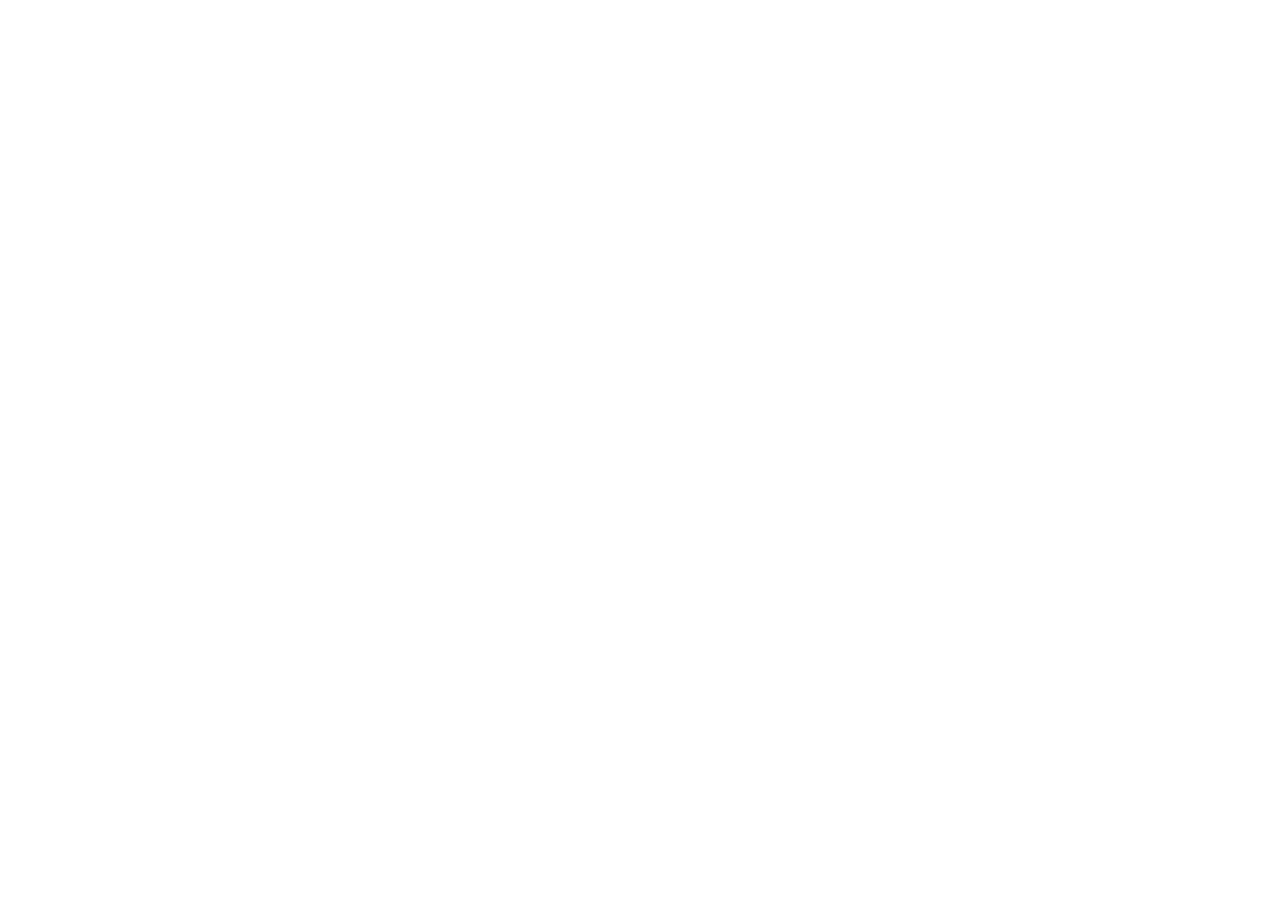
==== index.html @ 2ebdb0d0 "Integrate homepage FAQ/membership nav, fix blog links, and refine GEO guide. Co-authored-by: Cursor " ====
<!DOCTYPE html>
<html lang="en">
<head>
  <meta charset="UTF-8">
  <meta name="viewport" content="width=device-width, initial-scale=1.0">
  <meta name="description" content="Personalized Chronic Disease Prevention | Dr. Ali Zaidi, MD. Proactive, personalized, preventative care.">
  <title>Personalized Chronic Disease Prevention | Dr. Ali Zaidi, MD</title>

  <meta property="og:title" content="Personalized Chronic Disease Prevention | Dr. Ali Zaidi, MD">
  <meta property="og:description" content="Proactive, personalized, preventative care. Performance medicine to help you live your best life.">
  <meta property="og:type" content="website">
  <meta property="og:url" content="https://www.alizaidimd.com/">
  <meta property="og:image" content="https://static.wixstatic.com/media/4ccdaa_26b7503f29e64699b4822bdd56d0df6f~mv2.avif/v1/fill/w_1200,h_630,fp_0.48_0.41,lg_1,q_80,enc_avif,quality_auto/Ali%20headshot.avif">
  <meta name="twitter:card" content="summary_large_image">
  <meta name="twitter:title" content="Dr. Ali Zaidi, MD — Performance Medicine">
  <meta name="twitter:description" content="Proactive, personalized, preventative care.">

  <link rel="icon" href="https://static.wixstatic.com/media/4ccdaa_67f7a51a958548e288dbaf24dc10bf9b~mv2.png/v1/fill/w_32,h_32,al_c,q_85,usm_0.66_1.00_0.01,enc_avif,quality_auto/Active%20Senior.png" type="image/png">
  <link rel="preconnect" href="https://fonts.googleapis.com">
  <link rel="preconnect" href="https://fonts.gstatic.com" crossorigin>
  <link href="https://fonts.googleapis.com/css2?family=Inter:wght@400;500;600;700&display=swap" rel="stylesheet">
  <link rel="stylesheet" href="css/style.css">
  <script type="application/ld+json">
  {
    "@context": "https://schema.org",
    "@type": "Physician",
    "name": "Dr. Ali Ali Zaidi",
    "url": "https://www.alizaidimd.com",
    "email": "contact@alizaidimd.com",
    "image": "https://static.wixstatic.com/media/4ccdaa_26b7503f29e64699b4822bdd56d0df6f~mv2.avif/v1/fill/w_600,h_500,fp_0.48_0.41,lg_1,q_80,enc_avif,quality_auto/Ali%20headshot.avif",
    "description": "Proactive, personalized, preventative care."
  }
  </script>
  <script type="application/ld+json">
  {
    "@context": "https://schema.org",
    "@type": "FAQPage",
    "mainEntity": [
      {
        "@type": "Question",
        "name": "What is Performance Medicine?",
        "acceptedAnswer": { "@type": "Answer", "text": "Proactive, personalized, preventative care." }
      },
      {
        "@type": "Question",
        "name": "What does membership include?",
        "acceptedAnswer": {
          "@type": "Answer",
          "text": "Initial Complimentary Consultation (virtual), Initial 90 minute intake consultation (in person), Comprehensive lab work, DEXA scan, V02 max assessment, Customized plan focusing on 1 area to improve, Virtual check-ins every 1-2 weeks to track progress, and Repeat DEXA scan and V02 max assessment when appropriate."
        }
      },
      {
        "@type": "Question",
        "name": "What services do you offer?",
        "acceptedAnswer": {
          "@type": "Answer",
          "text": "Diagnostics (blood work, DEXA scan, VO2 max testing, continuous glucose monitoring), a personalized plan for nutrition, exercise, sleep, and supplements, and progress tracking with data-driven check-ins."
        }
      },
      {
        "@type": "Question",
        "name": "Who is Dr. Ali Zaidi?",
        "acceptedAnswer": {
          "@type": "Answer",
          "text": "A Stanford, UCSF, and Penn trained physician who has spent the past decade studying longevity and how lifestyle changes can improve health."
        }
      },
      {
        "@type": "Question",
        "name": "What makes this practice different?",
        "acceptedAnswer": {
          "@type": "Answer",
          "text": "Personalized, prevention-focused care designed for long-term health — not just symptom relief. Care is data-driven, one-on-one with Dr. Zaidi, and takes a whole-body approach."
        }
      },
      {
        "@type": "Question",
        "name": "How do I book a consult?",
        "acceptedAnswer": { "@type": "Answer", "text": "Fill out the Book a Consult form on the homepage." }
      }
    ]
  }
  </script>
</head>
<body>

  <a href="#main-content" class="skip-link">Skip to Main Content</a>

  <div id="geo-spot-head-meta" class="geo-spot-chip" aria-hidden="true">Page head metadata (JSON-LD, meta tags) · view source</div>

  <header id="site-header">
    <div class="container nav-wrapper">
      <a href="#hero" class="logo">Ali Zaidi, MD</a>
      <button class="nav-toggle" aria-label="Toggle navigation menu" aria-expanded="false">
        <span></span><span></span><span></span>
      </button>
      <nav class="main-nav" aria-label="Main navigation">
        <ul class="nav-links">
          <li><a href="#hero" class="active">Home</a></li>
          <li><a href="#about">About</a></li>
          <li><a href="#services">Services</a></li>
          <li><a href="#why-choose">Why Choose Us</a></li>
          <li><a href="blog.html">Blog</a></li>
          <li><a href="#membership">Membership</a></li>
          <li><a href="#faq">FAQ</a></li>
        </ul>
        <a href="#consult-form" class="btn btn-pill nav-mobile-cta">Book a Consult</a>
      </nav>
      <a href="#consult-form" class="btn btn-pill header-cta">Book a Consult</a>
    </div>
  </header>

  <main id="main-content">

    <!-- Performance Medicine -->
    <section id="hero">
      <div class="hero-stripes"></div>
      <div class="container hero-inner">
        <h1 class="hero-title">Performance Medicine</h1>
        <p class="hero-subtitle">Proactive, personalized, preventative care.</p>
        <div class="guide-card">
          <h3 class="guide-card-title">Beyond Normal: The Longevity Biomarker Guide</h3>
          <p class="guide-card-text">Discover the biomarkers your annual physical misses — and what optimal health really looks like.</p>
          <a href="#biomarker-guide" class="btn btn-pill">Get Instant Access</a>
        </div>
      </div>
    </section>

    <!-- About -->
    <section id="about" class="section">
      <div class="container about-grid">
        <div class="about-image">
          <img
            src="https://static.wixstatic.com/media/4ccdaa_26b7503f29e64699b4822bdd56d0df6f~mv2.avif/v1/fill/w_600,h_500,fp_0.48_0.41,lg_1,q_80,enc_avif,quality_auto/Ali%20headshot.avif"
            srcset="https://static.wixstatic.com/media/4ccdaa_26b7503f29e64699b4822bdd56d0df6f~mv2.avif/v1/fill/w_400,h_333,fp_0.48_0.41,lg_1,q_80,enc_avif,quality_auto/Ali%20headshot.avif 400w,
                    https://static.wixstatic.com/media/4ccdaa_26b7503f29e64699b4822bdd56d0df6f~mv2.avif/v1/fill/w_600,h_500,fp_0.48_0.41,lg_1,q_80,enc_avif,quality_auto/Ali%20headshot.avif 600w"
            sizes="(max-width: 768px) 100vw, 480px"
            alt="Dr. Ali Zaidi"
            loading="lazy"
          >
        </div>
        <div class="about-text">
          <h2>Using Science To <span class="text-accent">Improve HealthSpan</span></h2>
          <p>I am passionate about using science and evidence to prevent chronic disease and help you live your best life.</p>
          <p>For me, optimizing health is not only a passion, it is personal. As a South Asian, I am at increased risk for diabetes, heart disease, and stroke which all run in my family. I took care of my father who suffered from dementia and saw the impact on him and my family. I am doing what I can to prevent these chronic diseases in myself and I want to share my learnings with you.</p>
          <p>I am a Stanford, UCSF, and Penn trained physician. For the past decade, I have been studying longevity and how we can use lifestyle changes to improve our health. Now, I want to help you thrive.</p>
        </div>
      </div>
    </section>

    <!-- Services -->
    <section id="services" class="section">
      <div class="services-bg"></div>
      <div class="container services-inner">
        <h2 class="services-heading">Our Services</h2>
        <div class="services-grid">
          <div class="service-col">
            <h4>Diagnostics</h4>
            <p class="service-intro">We start with advanced testing to uncover what&rsquo;s beneath the surface:</p>
            <ul>
              <li>Comprehensive blood work</li>
              <li>DEXA body composition scan</li>
              <li>VO₂ max and metabolic fitness testing</li>
              <li>Continuous glucose monitoring</li>
            </ul>
          </div>
          <div class="service-col">
            <h4>Personalized Plan</h4>
            <p class="service-intro">Dr. Zaidi becomes your health partner and coach, helping you optimize:</p>
            <ul>
              <li>Nutrition</li>
              <li>Exercise &amp; movement</li>
              <li>Sleep quality</li>
              <li>Supplements &amp; medications</li>
            </ul>
          </div>
          <div class="service-col">
            <h4>Progress Tracking</h4>
            <p class="service-intro">We don&rsquo;t guess — we track.</p>
            <ul>
              <li>Data-driven check-ins</li>
              <li>Plan adjustments based on results</li>
              <li>Continuous feedback to stay on course</li>
            </ul>
          </div>
        </div>
      </div>
    </section>

    <!-- Outsmart Chronic Disease -->
    <section id="chronic-callout">
      <div class="chronic-grid">
        <div class="chronic-content">
          <h2>Outsmart Chronic Disease</h2>
          <p>Every year, millions face conditions like diabetes, heart disease, and dementia. We help you to reduce your risk of those conditions — with data, diagnostics, and personalized care.</p>
          <button type="button" class="btn btn-pill" data-scroll-to="#consult-form">Book A Complimentary Consult</button>
        </div>
        <div class="chronic-image">
          <img src="https://static.wixstatic.com/media/11062b_f595ba11e22343a6bf46c7e335f07fa8~mv2.jpeg/v1/fill/w_960,h_700,al_c,q_85,usm_0.66_1.00_0.01,enc_avif,quality_auto/Healthy%20Salad.jpeg" alt="Healthy nutritious meal" loading="lazy">
        </div>
      </div>
    </section>

    <!-- Membership -->
    <section id="membership" class="section">
      <div class="container">
        <h2 class="membership-heading">What to Expect With Our <span class="text-accent">Membership</span></h2>
        <div class="membership-grid">
          <div class="membership-image">
            <img src="https://static.wixstatic.com/media/11062b_32b2d4a0ad2e4293bbcf17bb9d2c366c~mv2.jpg/v1/fill/w_600,h_800,al_c,q_80,usm_0.66_1.00_0.01,enc_avif,quality_auto/Filling%20Out%20a%20Medical%20Form.jpg" alt="Patient filling out medical form" loading="lazy">
          </div>
          <div class="membership-items" id="membership-carousel">
            <div class="membership-item">Initial Complimentary Consultation (virtual)</div>
            <div class="membership-item">Initial 90 minute intake consultation (in person)</div>
            <div class="membership-item">Comprehensive lab work</div>
            <div class="membership-item">DEXA scan</div>
            <div class="membership-item">V02 max assessment</div>
            <div class="membership-item">Customized plan focusing on 1 area to improve</div>
            <div class="membership-item">Virtual check-ins every 1-2 weeks to track progress</div>
            <div class="membership-item">Repeat DEXA scan and V02 max assessment when appropriate</div>
          </div>
        </div>
        <div class="membership-dots" aria-hidden="true"></div>
      </div>
    </section>

    <!-- Why Choose -->
    <section id="why-choose" class="section">
      <div class="container">
        <div class="why-header">
          <h2>Why Choose Dr. Zaidi</h2>
          <p>Personalized, prevention-focused care designed for long-term health — not just symptom relief.</p>
        </div>
        <div class="why-grid">
          <div class="why-image">
            <img src="https://static.wixstatic.com/media/ef9ce3e48be340a4b91f0c3e1644aa5b.jpg/v1/fill/w_600,h_700,al_c,q_80,usm_0.66_1.00_0.01,enc_avif,quality_auto/Data%20on%20a%20Touch%20Pad.jpg" alt="Healthcare data on tablet" loading="lazy">
          </div>
          <div class="why-features">
            <div class="why-card">
              <div class="why-icon" aria-hidden="true">
                <img src="assets/icons/chart.svg" alt="">
              </div>
              <div>
                <h4>Data-Driven Insights</h4>
                <p>From advanced blood work to continuous glucose monitoring, we use real data to shape your care.</p>
              </div>
            </div>
            <div class="why-card">
              <div class="why-icon" aria-hidden="true">
                <img src="assets/icons/physician.svg" alt="">
              </div>
              <div>
                <h4>One-on-One Physician Access</h4>
                <p>You won&rsquo;t be rushed. You&rsquo;ll work directly with Dr. Zaidi in a high-touch, personalized setting.</p>
              </div>
            </div>
            <div class="why-card">
              <div class="why-icon" aria-hidden="true">
                <img src="assets/icons/wellness.svg" alt="">
              </div>
              <div>
                <h4>Whole-Body Approach</h4>
                <p>We combine clinical expertise with nutrition, movement, sleep, and lifestyle strategies that support total well-being.</p>
              </div>
            </div>
          </div>
        </div>
      </div>
    </section>

    <!-- Blog -->
    <section id="blog" class="section">
      <div class="container">
        <div class="blog-header">
          <h2>Health Guidance &amp; Wellness Insights</h2>
          <div class="blog-header-right">
            <p>Stay informed with expert-backed articles on chronic disease prevention, longevity, and lifestyle medicine. Learn how small changes can lead to lasting health.</p>
            <a href="blog.html" class="btn btn-pill">Read More</a>
          </div>
        </div>
        <div class="blog-grid" id="blog-grid-preview"></div>
      </div>
    </section>

    <!-- FAQ -->
    <section id="faq" class="section section-off-white">
      <div class="container">
        <div class="why-header">
          <h2>Frequently Asked Questions</h2>
          <p>Short answers from information already on this site.</p>
        </div>
        <div class="faq-accordion" id="faq-list">
          <details class="faq-item">
            <summary class="faq-question">What is Performance Medicine?</summary>
            <div class="faq-answer">
              <p>Proactive, personalized, preventative care.</p>
            </div>
          </details>
          <details class="faq-item">
            <summary class="faq-question">What does membership include?</summary>
            <div class="faq-answer">
              <p>See the <a href="#membership">Membership</a> section above for the full list.</p>
            </div>
          </details>
          <details class="faq-item">
            <summary class="faq-question">What services do you offer?</summary>
            <div class="faq-answer">
              <p>See <a href="#services">Services</a> for diagnostics, personalized planning, and progress tracking.</p>
            </div>
          </details>
          <details class="faq-item">
            <summary class="faq-question">Who is Dr. Ali Zaidi?</summary>
            <div class="faq-answer">
              <p>A Stanford, UCSF, and Penn trained physician who has spent the past decade studying longevity and how lifestyle changes can improve health.</p>
            </div>
          </details>
          <details class="faq-item">
            <summary class="faq-question">What makes this practice different?</summary>
            <div class="faq-answer">
              <p>Personalized, prevention-focused care designed for long-term health — not just symptom relief. Care is data-driven, one-on-one with Dr. Zaidi, and takes a whole-body approach.</p>
            </div>
          </details>
          <details class="faq-item">
            <summary class="faq-question">How do I book a consult?</summary>
            <div class="faq-answer">
              <p>Fill out the <a href="#consult-form">Book a Consult</a> form below.</p>
            </div>
          </details>
        </div>
      </div>
    </section>

    <!-- Biomarker Guide -->
    <section id="biomarker-guide" class="section">
      <div class="container guide-grid">
        <div class="guide-copy">
          <h2>Know Your Numbers.</h2>
          <p>The biomarkers your annual physical might miss</p>
          <p>Get my free guide for my top 11 longevity biomarkers</p>
          <ul class="guide-benefits">
            <li>Key metabolic markers to request from your doctor</li>
            <li>Cardiovascular risk indicators beyond LDL</li>
            <li>Body composition &amp; fitness benchmarks by age</li>
            <li>Inflammation &amp; hormonal health markers</li>
            <li>What optimal ranges look like — not just &ldquo;normal&rdquo;</li>
          </ul>
        </div>
        <div class="guide-form-panel">
          <h2>Get your Longevity Biomarkers Guide</h2>
          <p class="guide-form-sub">Enter your email and we&rsquo;ll send you the full PDF.</p>
          <form id="guide-form" novalidate>
            <input type="text" id="guide-name" name="name" placeholder="Name" required aria-label="Name">
            <input type="email" id="guide-email" name="email" placeholder="Email Address" required aria-label="Email Address">
            <input type="hidden" name="_subject" value="Longevity Biomarker Guide Request">
            <input type="hidden" name="_template" value="table">
            <button type="submit" class="btn btn-pill btn-full">Get Instant Access</button>
            <p class="form-message" role="status" aria-live="polite"></p>
          </form>
        </div>
      </div>
    </section>

    <!-- Consult Form -->
    <section id="consult-form">
      <div class="consult-grid">
        <div class="consult-panel">
          <h2>Book a Consult</h2>
          <form id="consult-form-el" novalidate>
            <div class="form-row">
              <div class="form-group">
                <label for="first-name" class="label-required">First name</label>
                <input type="text" id="first-name" name="firstName" placeholder="First name" required>
              </div>
              <div class="form-group">
                <label for="last-name" class="label-required">Last name</label>
                <input type="text" id="last-name" name="lastName" placeholder="Last name" required>
              </div>
            </div>
            <div class="form-row">
              <div class="form-group">
                <label for="consult-email" class="label-required">Email</label>
                <input type="email" id="consult-email" name="email" placeholder="Email" required>
              </div>
              <div class="form-group">
                <label for="phone" class="label-required">Phone</label>
                <input type="tel" id="phone" name="phone" placeholder="Phone" required>
              </div>
            </div>
            <div class="form-group">
              <label for="city" class="label-required">City</label>
              <input type="text" id="city" name="city" placeholder="City" required>
            </div>
            <div class="form-group">
              <label for="state">State</label>
              <input type="text" id="state" name="state" placeholder="State">
            </div>
            <div class="form-group">
              <label for="linkedin">Linkedin Profile</label>
              <input type="url" id="linkedin" name="linkedin" placeholder="Linkedin Profile">
            </div>
            <div class="form-group">
              <label for="comments" class="label-required">Tell me more about your interest</label>
              <textarea id="comments" name="comments" rows="4" placeholder="Tell me more about your interest" required></textarea>
            </div>
            <input type="hidden" name="_subject" value="Consult Request">
            <input type="hidden" name="_template" value="table">
            <button type="submit" class="btn btn-pill btn-full">Submit</button>
            <p class="form-message" role="status" aria-live="polite"></p>
          </form>
        </div>
        <div class="consult-image">
          <img src="https://static.wixstatic.com/media/a5b6e8edfb63432792f48f95895df268.jpg/v1/fill/w_800,h_1000,al_c,q_80,usm_0.66_1.00_0.01,enc_avif,quality_auto/Blood%20sample%20testing%20equipment.jpg" alt="Blood sample testing in laboratory" loading="lazy">
        </div>
      </div>
    </section>

  </main>

  <!-- Footer -->
  <footer id="site-footer">
    <div class="container footer-grid">
      <div class="footer-brand">
        <a href="#hero" class="footer-logo">Ali Zaidi, MD</a>
        <p>At the heart of Dr. Ali Zaidi&rsquo;s practice is a commitment to proactive, personalized care that empowers individuals to live longer, healthier, and more fulfilling lives. Whether you&rsquo;re looking to optimize performance, prevent chronic disease, or simply feel your best—our mission is to support your goals every step of the way.</p>
        <a href="#consult-form" class="btn btn-pill">Book a Consult</a>
      </div>
      <div class="footer-links-col">
        <h3>Quick Links</h3>
        <ul>
          <li><a href="#hero">Home</a></li>
          <li><a href="#about">About</a></li>
          <li><a href="#services">Services</a></li>
          <li><a href="#why-choose">Why Choose Us</a></li>
          <li><a href="blog.html">Blog</a></li>
          <li><a href="#membership">Membership</a></li>
          <li><a href="#faq">FAQ</a></li>
        </ul>
      </div>
      <div class="footer-credit">
        <p>&copy; 2025 by Ali Zaidi, MD. Created by <a href="https://mjcagency.com" target="_blank" rel="noopener">MJC Agency.</a></p>
      </div>
    </div>
  </footer>


  <script src="js/config.js"></script>
  <script src="js/blog-data.js"></script>
  <script src="js/blog.js"></script>
  <script src="js/main.js"></script>
  <script src="js/geo-guide.js"></script>
</body>
</html>
---- css/style.css ----
/* Ali Zaidi MD – matched to alizaidimd.com */

:root {
  --brand: #5a827e;
  --brand-dark: #4a6f6b;
  --btn: #84ae92;
  --btn-hover: #75a082;
  --text: #1f2937;
  --text-muted: #4b5563;
  --white: #ffffff;
  --off-white: #f9fafb;
  --light-gray: #f3f4f6;
  --services-overlay: rgba(30, 42, 54, 0.78);
  --radius-card: 18px;
  --radius-pill: 55px;
  --header-h: 118px;
  --font: 'Inter', -apple-system, BlinkMacSystemFont, 'Segoe UI', sans-serif;
  --transition: 0.25s ease;
}

*, *::before, *::after { box-sizing: border-box; margin: 0; padding: 0; }

html {
  scroll-behavior: smooth;
  scroll-padding-top: var(--header-h);
}

body {
  font-family: var(--font);
  font-size: 16px;
  line-height: 1.6;
  color: var(--text);
  background: var(--white);
  -webkit-font-smoothing: antialiased;
}

body.nav-open { overflow: hidden; }

img { max-width: 100%; height: auto; display: block; }
a { color: inherit; text-decoration: none; }
ul { list-style: none; }

h1, h2, h3, h4 {
  font-family: var(--font);
  font-weight: 700;
  color: var(--text);
  line-height: 1.2;
}

.container {
  width: 100%;
  max-width: 1200px;
  margin: 0 auto;
  padding: 0 32px;
}

.section { padding: 72px 0; }
.text-accent { color: var(--brand); }

/* Skip link */
.skip-link {
  position: absolute;
  top: -100px;
  left: 16px;
  z-index: 9999;
  padding: 10px 18px;
  background: var(--brand);
  color: var(--white);
  font-weight: 600;
  border-radius: 6px;
}

.skip-link:focus,
.skip-link.geo-guide-highlight {
  top: 16px;
}

/* Buttons */
.btn {
  display: inline-block;
  font-family: var(--font);
  font-size: 15px;
  font-weight: 600;
  text-align: center;
  border: none;
  cursor: pointer;
  transition: background var(--transition), transform var(--transition);
}

.btn-pill {
  padding: 10px 28px;
  background: var(--btn);
  color: #000;
  border-radius: var(--radius-pill);
}

.btn-pill:hover,
.btn-pill:focus {
  background: var(--btn-hover);
  transform: translateY(-1px);
}

.btn-full { width: 100%; padding-top: 12px; padding-bottom: 12px; }

.label-required::after {
  content: ' *';
  color: rgba(255, 255, 255, 0.85);
}

/* ========== HEADER ========== */
#site-header {
  position: sticky;
  top: 0;
  z-index: 1000;
  background: var(--brand);
  height: var(--header-h);
}

.nav-wrapper {
  display: flex;
  align-items: center;
  justify-content: space-between;
  height: var(--header-h);
  gap: 20px;
}

.logo {
  font-size: 18px;
  font-weight: 700;
  color: var(--white);
  white-space: nowrap;
}

.main-nav {
  flex: 1;
  display: flex;
  justify-content: center;
  align-items: center;
}

.nav-links {
  display: flex;
  gap: 28px;
}

.nav-links a {
  color: var(--white);
  font-size: 15px;
  font-weight: 500;
  padding-bottom: 4px;
  border-bottom: 2px solid transparent;
  transition: border-color var(--transition);
}

.nav-links a:hover,
.nav-links a.active {
  border-bottom-color: var(--white);
}

.nav-mobile-cta { display: none; }

.nav-toggle {
  display: none;
  flex-direction: column;
  gap: 5px;
  background: none;
  border: none;
  cursor: pointer;
  padding: 4px;
  z-index: 1002;
}

.nav-toggle span {
  display: block;
  width: 24px;
  height: 2px;
  background: var(--white);
  transition: transform var(--transition), opacity var(--transition);
}

.nav-toggle.active span:nth-child(1) { transform: translateY(7px) rotate(45deg); }
.nav-toggle.active span:nth-child(2) { opacity: 0; }
.nav-toggle.active span:nth-child(3) { transform: translateY(-7px) rotate(-45deg); }

/* ========== HERO SLIDESHOW ========== */
.hero-slideshow {
  position: relative;
  min-height: 520px;
  display: flex;
  align-items: center;
  justify-content: center;
  overflow: hidden;
}

.hero-slideshow-img {
  position: absolute;
  inset: 0;
  width: 100%;
  height: 100%;
  object-fit: cover;
}

.hero-slideshow-overlay {
  position: absolute;
  inset: 0;
  background: rgba(0, 0, 0, 0.35);
}

.hero-slideshow-content {
  position: relative;
  z-index: 1;
  text-align: center;
  color: var(--white);
  padding: 80px 32px;
}

.hero-slideshow-content h1 {
  font-size: clamp(42px, 7vw, 75px);
  color: var(--white);
  margin-bottom: 16px;
  letter-spacing: -0.02em;
}

.hero-slideshow-tagline {
  font-size: clamp(16px, 2.5vw, 22px);
  font-weight: 700;
  color: var(--white);
}

/* ========== TESTIMONIAL ========== */
.testimonial-section {
  background: var(--off-white);
  padding: 40px 0;
  text-align: center;
}

.testimonial-slide p {
  font-size: 18px;
  font-style: italic;
  color: var(--text-muted);
  max-width: 640px;
  margin: 0 auto 12px;
  line-height: 1.7;
}

.testimonial-slide cite {
  font-style: normal;
  font-weight: 600;
  font-size: 15px;
  color: var(--text);
}

/* ========== PERFORMANCE MEDICINE HERO ========== */
#hero {
  position: relative;
  padding: 80px 0 100px;
  overflow: hidden;
  background: #e4e4e4;
}

.hero-stripes {
  position: absolute;
  inset: 0;
  background:
    linear-gradient(128deg, transparent 22%, rgba(255,255,255,0.92) 22%, rgba(255,255,255,0.92) 38%, transparent 38%),
    linear-gradient(128deg, transparent 48%, rgba(255,255,255,0.7) 48%, rgba(255,255,255,0.7) 62%, transparent 62%),
    linear-gradient(128deg, transparent 8%, rgba(255,255,255,0.55) 8%, rgba(255,255,255,0.55) 18%, transparent 18%),
    linear-gradient(165deg, #e8e8e8 0%, #f6f6f6 45%, #eaeaea 100%);
  pointer-events: none;
}

.hero-inner {
  position: relative;
  text-align: center;
  max-width: 720px;
}

.hero-title {
  font-size: clamp(48px, 8vw, 90px);
  font-weight: 700;
  color: var(--text);
  margin-bottom: 12px;
  letter-spacing: -0.02em;
}

.hero-subtitle {
  font-size: clamp(16px, 2.5vw, 22px);
  font-weight: 700;
  color: var(--text);
  margin-bottom: 48px;
}

.guide-card {
  background: var(--brand);
  border-radius: 31px;
  padding: 48px 56px;
  text-align: center;
  color: var(--white);
}

.guide-card-title {
  font-size: clamp(20px, 3vw, 28px);
  font-weight: 700;
  color: var(--white);
  margin-bottom: 16px;
}

.guide-card-text {
  font-size: 17px;
  line-height: 1.65;
  margin-bottom: 28px;
  color: rgba(255,255,255,0.95);
}

/* ========== ABOUT ========== */
#about { background: var(--white); }

.about-grid {
  display: grid;
  grid-template-columns: 1fr 1.15fr;
  gap: 56px;
  align-items: center;
}

.about-image img {
  width: 100%;
  border-radius: var(--radius-card);
  object-fit: cover;
}

.about-text h2 {
  font-size: clamp(28px, 4vw, 42px);
  margin-bottom: 24px;
  line-height: 1.25;
}

.about-text p {
  font-size: 16px;
  color: var(--text-muted);
  margin-bottom: 16px;
  line-height: 1.75;
}

.about-credentials {
  font-size: 14px;
  font-weight: 500;
  color: var(--text-muted);
  margin-bottom: 16px !important;
}

.service-col .term-note {
  display: block;
  font-size: 13px;
  color: rgba(255,255,255,0.65);
  font-weight: 400;
  margin-top: 2px;
}

.membership-note {
  text-align: center;
  margin-top: 32px;
  font-size: 15px;
  color: var(--text-muted);
}

.membership-note a {
  color: var(--brand);
  text-decoration: underline;
}

.consult-intro {
  font-size: 15px;
  line-height: 1.65;
  color: rgba(255,255,255,0.9);
  margin-bottom: 24px;
  max-width: 420px;
}

.blog-page-subheading {
  font-size: clamp(24px, 3vw, 32px);
  margin-bottom: 32px;
}

.blog-grid-all {
  grid-template-columns: repeat(3, 1fr);
}

.post-article h1 {
  font-size: clamp(28px, 4vw, 40px);
  margin-bottom: 24px;
  line-height: 1.25;
}

.post-meta {
  font-size: 14px;
  color: var(--text-muted);
  margin-bottom: 12px;
}

.post-hero-image {
  margin-bottom: 32px;
  border-radius: var(--radius-card);
  overflow: hidden;
}

.post-hero-image img {
  width: 100%;
  max-height: 480px;
  object-fit: cover;
}

.post-body p {
  font-size: 17px;
  line-height: 1.8;
  color: var(--text-muted);
  margin-bottom: 20px;
}

.post-canonical {
  margin-top: 32px;
  padding-top: 24px;
  border-top: 1px solid #e5e7eb;
  font-size: 14px !important;
}

.post-canonical a {
  color: var(--brand);
  text-decoration: underline;
}

.post-back {
  margin-top: 40px;
}

.post-back a {
  color: var(--brand);
  font-weight: 600;
  text-decoration: underline;
}

.best-fit-lead {
  font-size: 18px;
  line-height: 1.7;
  color: var(--text-muted);
  margin-bottom: 32px;
  padding-bottom: 32px;
  border-bottom: 1px solid #e5e7eb;
}

/* ========== SERVICES ========== */
#services {
  position: relative;
  padding: 72px 0;
  color: var(--white);
}

.services-bg {
  position: absolute;
  inset: 0;
}

.services-bg::before {
  content: '';
  position: absolute;
  inset: 0;
  background: url('https://static.wixstatic.com/media/11062b_70e1c9939f43477fb75003831339d570~mv2.jpeg/v1/fill/w_1920,h_700,al_c,q_90,usm_0.66_1.00_0.01,enc_avif,quality_auto/11062b_70e1c9939f43477fb75003831339d570~mv2.jpeg') center/cover no-repeat;
  filter: saturate(0.85) brightness(0.92);
}

.services-bg::after {
  content: '';
  position: absolute;
  inset: 0;
  background: var(--services-overlay);
}

.services-inner { position: relative; z-index: 1; }

.services-heading {
  text-align: center;
  font-size: clamp(28px, 4vw, 42px);
  color: var(--white);
  margin-bottom: 48px;
}

.services-grid {
  display: grid;
  grid-template-columns: repeat(3, 1fr);
  gap: 0;
}

.service-col { padding: 0 32px; }

.service-col:not(:first-child) {
  border-left: 1px solid rgba(255,255,255,0.25);
}

.service-col h4 {
  font-size: 20px;
  font-weight: 700;
  color: var(--white);
  margin-bottom: 12px;
}

.service-intro {
  font-size: 15px;
  color: rgba(255,255,255,0.85);
  margin-bottom: 12px;
  line-height: 1.6;
}

.service-col ul li {
  font-size: 15px;
  color: rgba(255,255,255,0.9);
  padding-left: 14px;
  position: relative;
  margin-bottom: 6px;
  line-height: 1.55;
}

.service-col ul li::before {
  content: '•';
  position: absolute;
  left: 0;
  color: rgba(255,255,255,0.7);
}

/* ========== OUTSMART CHRONIC DISEASE ========== */
#chronic-callout { padding: 0; }

.chronic-grid {
  display: grid;
  grid-template-columns: 1fr 1fr;
  min-height: 420px;
}

.chronic-content {
  background: var(--brand);
  color: var(--white);
  display: flex;
  flex-direction: column;
  justify-content: center;
  align-items: center;
  text-align: center;
  padding: 56px 48px;
}

.chronic-content h2 {
  font-size: clamp(28px, 4vw, 42px);
  color: var(--white);
  margin-bottom: 20px;
}

.chronic-content p {
  font-size: 16px;
  line-height: 1.7;
  max-width: 440px;
  margin-bottom: 32px;
  color: rgba(255,255,255,0.95);
}

.chronic-image { overflow: hidden; }

.chronic-image img {
  width: 100%;
  height: 100%;
  object-fit: cover;
}

/* ========== MEMBERSHIP ========== */
#membership { background: var(--white); }

.membership-heading {
  text-align: center;
  font-size: clamp(28px, 4vw, 42px);
  margin-bottom: 48px;
}

.membership-grid {
  display: grid;
  grid-template-columns: 1fr 1fr;
  gap: 48px;
  align-items: start;
}

.membership-image img {
  width: 100%;
  border-radius: var(--radius-card);
  object-fit: cover;
  aspect-ratio: 4/5;
}

.membership-items {
  display: flex;
  flex-direction: column;
  gap: 12px;
}

.membership-item {
  border: 1px solid #d1d5db;
  border-radius: 8px;
  padding: 18px 20px;
  text-align: center;
  font-size: 15px;
  font-weight: 500;
  color: var(--text);
  background: var(--white);
  transition: background var(--transition);
  flex-shrink: 0;
}

.membership-item:hover { background: var(--off-white); }

.membership-dots {
  display: none;
  justify-content: center;
  gap: 8px;
  margin-top: 20px;
}

.membership-dot {
  width: 8px;
  height: 8px;
  border-radius: 50%;
  border: none;
  background: #d1d5db;
  cursor: pointer;
  padding: 0;
}

.membership-dot.active { background: var(--brand); }

/* ========== WHY CHOOSE ========== */
#why-choose { background: var(--off-white); }

.why-header {
  text-align: center;
  max-width: 640px;
  margin: 0 auto 48px;
}

.why-header h2 {
  font-size: clamp(28px, 4vw, 36px);
  margin-bottom: 12px;
}

.why-header p {
  font-size: 16px;
  color: var(--text-muted);
}

.why-grid {
  display: grid;
  grid-template-columns: 1fr 1fr;
  gap: 40px;
  align-items: start;
}

.why-image img {
  width: 100%;
  border-radius: var(--radius-card);
  object-fit: cover;
}

.why-features {
  display: flex;
  flex-direction: column;
  gap: 16px;
}

.why-card {
  display: flex;
  gap: 20px;
  align-items: flex-start;
  background: var(--white);
  border: 1px solid #e5e7eb;
  border-radius: var(--radius-card);
  padding: 24px;
}

.why-icon {
  flex-shrink: 0;
  width: 48px;
  height: 48px;
  color: var(--text-muted);
}

.why-icon img {
  width: 100%;
  height: 100%;
  filter: brightness(0) saturate(100%) invert(35%) sepia(8%) saturate(600%) hue-rotate(118deg);
}

.why-card h4 {
  font-size: 17px;
  font-weight: 700;
  margin-bottom: 6px;
}

.why-card p {
  font-size: 14px;
  color: var(--text-muted);
  line-height: 1.65;
}

/* ========== BLOG ========== */
#blog { background: var(--white); }

.blog-header {
  display: grid;
  grid-template-columns: 1fr 1fr;
  gap: 40px;
  align-items: start;
  margin-bottom: 40px;
}

.blog-header h2 {
  font-size: clamp(28px, 4vw, 42px);
  line-height: 1.2;
}

.blog-header-right p {
  font-size: 15px;
  color: var(--text-muted);
  line-height: 1.7;
  margin-bottom: 20px;
}

.blog-grid {
  display: grid;
  grid-template-columns: repeat(3, 1fr);
  gap: 24px;
}

.blog-card {
  position: relative;
  display: block;
  border-radius: var(--radius-card);
  overflow: hidden;
  aspect-ratio: 1;
}

.blog-card img {
  width: 100%;
  height: 100%;
  object-fit: cover;
  transition: transform 0.4s ease;
}

.blog-card::after {
  content: '';
  position: absolute;
  inset: 0;
  background: linear-gradient(to bottom, rgba(0,0,0,0.55) 0%, transparent 35%, transparent 55%, rgba(0,0,0,0.7) 100%);
  pointer-events: none;
}

.blog-card:hover img { transform: scale(1.04); }

.blog-overlay {
  position: absolute;
  inset: 0;
  z-index: 1;
  display: flex;
  flex-direction: column;
  justify-content: space-between;
  padding: 20px;
  pointer-events: none;
}

.blog-meta {
  font-size: 13px;
  color: rgba(255,255,255,0.9);
  font-weight: 500;
}

.blog-overlay h3 {
  font-size: clamp(15px, 2vw, 20px);
  font-weight: 600;
  color: var(--white);
  line-height: 1.35;
}

/* ========== BIOMARKER GUIDE ========== */
#biomarker-guide { background: var(--light-gray); }

.guide-grid {
  display: grid;
  grid-template-columns: 1fr 1fr;
  gap: 48px;
  align-items: center;
}

.guide-copy h2 {
  font-size: clamp(28px, 4vw, 36px);
  margin-bottom: 16px;
}

.guide-copy > p {
  font-size: 16px;
  color: var(--text-muted);
  margin-bottom: 8px;
}

.guide-benefits { margin-top: 24px; }

.guide-benefits li {
  position: relative;
  padding-left: 28px;
  margin-bottom: 10px;
  font-size: 15px;
  color: var(--text-muted);
  line-height: 1.5;
}

.guide-benefits li::before {
  content: '✔';
  position: absolute;
  left: 0;
  color: var(--brand);
  font-size: 14px;
}

.guide-form-panel {
  background: var(--brand);
  color: var(--white);
  padding: 40px;
  border-radius: var(--radius-card);
}

.guide-form-panel h2 {
  font-size: 22px;
  color: var(--white);
  margin-bottom: 8px;
}

.guide-form-sub {
  font-size: 14px;
  margin-bottom: 24px;
  color: rgba(255,255,255,0.9);
}

#guide-form input {
  width: 100%;
  padding: 14px 16px;
  margin-bottom: 12px;
  border: none;
  border-radius: 8px;
  font-family: var(--font);
  font-size: 15px;
  background: var(--white);
  color: var(--text);
}

#guide-form input:focus {
  outline: 2px solid var(--btn);
  outline-offset: 1px;
}

#guide-form input.error { outline: 2px solid #ef4444; }

/* ========== CONSULT FORM ========== */
#consult-form { padding: 0; }

.consult-grid {
  display: grid;
  grid-template-columns: 1fr 1fr;
  min-height: 600px;
}

.consult-panel {
  background: var(--brand);
  color: var(--white);
  padding: 56px 48px;
}

.consult-panel h2 {
  font-size: clamp(32px, 5vw, 42px);
  color: var(--white);
  margin-bottom: 32px;
}

.consult-panel label {
  display: block;
  font-size: 13px;
  font-weight: 500;
  margin-bottom: 6px;
  color: rgba(255,255,255,0.95);
}

.consult-panel input,
.consult-panel textarea {
  width: 100%;
  padding: 12px 14px;
  border: none;
  border-radius: 8px;
  font-family: var(--font);
  font-size: 15px;
  background: var(--white);
  color: var(--text);
  margin-bottom: 4px;
}

.consult-panel input:focus,
.consult-panel textarea:focus {
  outline: 2px solid var(--btn);
  outline-offset: 1px;
}

.consult-panel input.error,
.consult-panel textarea.error { outline: 2px solid #ef4444; }

.form-row {
  display: grid;
  grid-template-columns: 1fr 1fr;
  gap: 16px;
  margin-bottom: 12px;
}

.form-group { margin-bottom: 12px; }

.consult-panel .btn-pill { margin-top: 16px; }

.consult-image { overflow: hidden; }

.consult-image img {
  width: 100%;
  height: 100%;
  object-fit: cover;
}

.form-message {
  margin-top: 12px;
  font-size: 14px;
  min-height: 20px;
}

.form-message.success { color: #bbf7d0; font-weight: 600; }
.form-message.error { color: #fecaca; }

#guide-form .form-message.success { color: #d1fae5; }
#guide-form .form-message.error { color: #fecaca; }

/* ========== FOOTER ========== */
#site-footer {
  background: var(--brand);
  color: var(--white);
  padding: 64px 0 48px;
}

.footer-grid {
  display: grid;
  grid-template-columns: 1.8fr 0.8fr 1fr;
  gap: 48px;
  align-items: start;
}

.footer-logo {
  font-size: 20px;
  font-weight: 700;
  color: var(--white);
  display: inline-block;
  margin-bottom: 16px;
}

.footer-brand p {
  font-size: 14px;
  line-height: 1.75;
  color: rgba(255,255,255,0.9);
  margin-bottom: 16px;
  max-width: 440px;
}

.footer-nap {
  margin-bottom: 24px;
  font-size: 14px;
  line-height: 1.75;
  color: rgba(255,255,255,0.9);
}

.footer-nap a {
  color: var(--white);
  text-decoration: underline;
}

.footer-nap p { margin-bottom: 4px; }

.footer-links-col h3 {
  font-size: 15px;
  font-weight: 700;
  color: var(--white);
  margin-bottom: 16px;
}

.footer-links-col ul li { margin-bottom: 10px; }

.footer-links-col a {
  font-size: 14px;
  color: rgba(255,255,255,0.85);
  transition: color var(--transition);
}

.footer-links-col a:hover { color: var(--white); }

.footer-credit {
  text-align: right;
  align-self: end;
}

.footer-credit p {
  font-size: 13px;
  color: rgba(255,255,255,0.75);
}

.footer-credit a {
  text-decoration: underline;
  color: rgba(255,255,255,0.85);
}

/* ========== RESPONSIVE ========== */
@media (max-width: 1024px) {
  .about-grid,
  .membership-grid,
  .why-grid,
  .guide-grid,
  .blog-header {
    grid-template-columns: 1fr;
    gap: 32px;
  }

  .blog-grid { grid-template-columns: repeat(2, 1fr); }

  .footer-grid {
    grid-template-columns: 1fr;
    gap: 32px;
  }

  .footer-credit { text-align: left; }
}

@media (max-width: 768px) {
  :root { --header-h: 80px; }

  .container { padding: 0 20px; }
  .section { padding: 56px 0; }

  .nav-toggle { display: flex; }

  .header-cta { display: none; }

  .main-nav {
    position: fixed;
    inset: 0;
    top: var(--header-h);
    background: var(--brand);
    flex-direction: column;
    justify-content: flex-start;
    padding: 32px 24px;
    transform: translateX(100%);
    transition: transform var(--transition);
    z-index: 1001;
  }

  .main-nav.open { transform: translateX(0); }

  .nav-links {
    flex-direction: column;
    align-items: center;
    gap: 0;
    width: 100%;
  }

  .nav-links a {
    display: block;
    padding: 16px 24px;
    font-size: 18px;
    border-bottom: none;
  }

  .nav-mobile-cta {
    display: inline-block;
    margin-top: 24px;
  }

  .hero-slideshow { min-height: 400px; }

  .services-grid { grid-template-columns: 1fr; gap: 32px; }

  .service-col:not(:first-child) {
    border-left: none;
    border-top: 1px solid rgba(255,255,255,0.25);
    padding-top: 32px;
  }

  .service-col { padding: 0; }

  .chronic-grid,
  .consult-grid { grid-template-columns: 1fr; }

  .chronic-image { min-height: 280px; }
  .consult-image { min-height: 320px; order: -1; }

  .blog-grid { grid-template-columns: 1fr; }

  .blog-grid-all { grid-template-columns: 1fr; }

  .guide-card { padding: 32px 24px; border-radius: 20px; }

  .form-row { grid-template-columns: 1fr; gap: 0; }

  .consult-panel { padding: 40px 24px; }

  .membership-items {
    flex-direction: row;
    overflow-x: auto;
    scroll-snap-type: x mandatory;
    gap: 12px;
    padding-bottom: 8px;
    -webkit-overflow-scrolling: touch;
  }

  .membership-item {
    min-width: 85%;
    scroll-snap-align: start;
  }

  .membership-dots { display: flex; }
}

@media (max-width: 480px) {
  .hero-title { font-size: 42px; }
  .guide-form-panel { padding: 28px 20px; }
}

/* ========== GEO UI COMPONENTS ========== */
.section-off-white { background: var(--off-white); }
.section-light-gray { background: var(--light-gray); }

.section-heading-center {
  text-align: center;
  font-size: clamp(28px, 4vw, 38px);
  margin-bottom: 40px;
}

.geo-tldr {
  background: var(--white);
  border: 1px solid #e5e7eb;
  border-left: 4px solid var(--brand);
  border-radius: var(--radius-card);
  padding: 28px 32px;
  text-align: left;
  margin-bottom: 40px;
  max-width: 100%;
}

.geo-tldr-lead {
  font-size: 17px;
  line-height: 1.65;
  color: var(--text);
  margin-bottom: 16px;
}

.geo-tldr ul {
  list-style: disc;
  padding-left: 20px;
}

.geo-tldr li {
  font-size: 15px;
  color: var(--text-muted);
  margin-bottom: 8px;
  line-height: 1.6;
}

.geo-tldr a {
  color: var(--brand);
  text-decoration: underline;
}

.geo-credentials {
  font-size: 14px;
  font-weight: 600;
  color: var(--brand);
  margin-bottom: 16px !important;
}

.geo-capsules-grid {
  display: grid;
  grid-template-columns: repeat(3, 1fr);
  gap: 24px;
}

.geo-capsule {
  background: var(--white);
  border: 1px solid #e5e7eb;
  border-radius: var(--radius-card);
  padding: 28px;
}

.geo-capsule h3 {
  font-size: 18px;
  margin-bottom: 12px;
}

.geo-capsule p {
  font-size: 15px;
  color: var(--text-muted);
  line-height: 1.65;
}

.geo-capsule a {
  color: var(--brand);
  text-decoration: underline;
}

.geo-capsule dfn {
  font-style: normal;
  border-bottom: 1px dotted var(--brand);
  cursor: help;
}

.geo-table-wrap {
  margin-top: 48px;
  max-width: 720px;
  margin-left: auto;
  margin-right: auto;
}

.geo-table-heading {
  font-size: 20px;
  margin-bottom: 16px;
  text-align: center;
}

.geo-table {
  width: 100%;
  border-collapse: collapse;
  background: var(--white);
  border-radius: var(--radius-card);
  overflow: hidden;
  border: 1px solid #e5e7eb;
}

.geo-table th,
.geo-table td {
  padding: 14px 18px;
  text-align: left;
  font-size: 15px;
  border-bottom: 1px solid #e5e7eb;
}

.geo-table th {
  background: var(--off-white);
  font-weight: 700;
}

.geo-table tr:last-child td { border-bottom: none; }

.geo-table-note {
  margin-top: 12px;
  font-size: 14px;
  color: var(--text-muted);
  text-align: center;
}

.geo-table-note a {
  color: var(--brand);
  text-decoration: underline;
}

.geo-pros-cons {
  display: grid;
  grid-template-columns: 1fr 1fr;
  gap: 32px;
  max-width: 900px;
  margin: 0 auto;
}

.geo-pros,
.geo-cons {
  background: var(--white);
  border-radius: var(--radius-card);
  padding: 28px 32px;
  border: 1px solid #e5e7eb;
}

.geo-pros h3,
.geo-cons h3 {
  font-size: 18px;
  margin-bottom: 16px;
}

.geo-pros ul,
.geo-cons ul {
  list-style: disc;
  padding-left: 20px;
}

.geo-pros li,
.geo-cons li {
  font-size: 15px;
  color: var(--text-muted);
  margin-bottom: 10px;
  line-height: 1.55;
}

.geo-pros-cons-cta {
  text-align: center;
  margin-top: 28px;
  font-size: 15px;
}

.geo-pros-cons-cta a {
  color: var(--brand);
  font-weight: 600;
  text-decoration: underline;
}

.geo-steps {
  max-width: 720px;
  margin: 0 auto;
  counter-reset: step;
  list-style: none;
  padding: 0;
}

.geo-steps li {
  position: relative;
  padding-left: 56px;
  margin-bottom: 28px;
  counter-increment: step;
}

.geo-steps li::before {
  content: counter(step);
  position: absolute;
  left: 0;
  top: 0;
  width: 36px;
  height: 36px;
  background: var(--brand);
  color: var(--white);
  border-radius: 50%;
  display: flex;
  align-items: center;
  justify-content: center;
  font-weight: 700;
  font-size: 16px;
}

.geo-steps strong {
  display: block;
  font-size: 17px;
  margin-bottom: 6px;
  color: var(--text);
}

.geo-steps span {
  font-size: 15px;
  color: var(--text-muted);
  line-height: 1.6;
}

.geo-steps a {
  color: var(--brand);
  text-decoration: underline;
}

/* Subpages */
.page-hero {
  background: var(--brand);
  color: var(--white);
  padding: 56px 0;
  text-align: center;
}

.page-hero h1 {
  font-size: clamp(32px, 5vw, 48px);
  color: var(--white);
  margin-bottom: 12px;
}

.page-hero p {
  font-size: 17px;
  color: rgba(255,255,255,0.9);
  max-width: 640px;
  margin: 0 auto;
}

.page-body {
  max-width: 800px;
  margin: 0 auto;
}

.page-body h2 {
  font-size: 24px;
  margin: 40px 0 16px;
}

.page-body p,
.page-body li {
  font-size: 16px;
  color: var(--text-muted);
  line-height: 1.75;
  margin-bottom: 12px;
}

.faq-list dt {
  font-weight: 700;
  font-size: 17px;
  color: var(--text);
  margin-top: 28px;
  margin-bottom: 8px;
}

.faq-list dt:first-child {
  margin-top: 0;
}

#faq .why-header h2 {
  font-size: clamp(28px, 4vw, 42px);
}

.faq-accordion {
  max-width: 720px;
  margin: 0 auto;
  display: flex;
  flex-direction: column;
  gap: 12px;
}

.faq-item {
  border: 1px solid #d1d5db;
  border-radius: var(--radius-card);
  background: var(--white);
  overflow: hidden;
  transition: border-color var(--transition), box-shadow var(--transition);
}

.faq-item[open] {
  border-color: var(--brand);
  box-shadow: 0 4px 16px rgba(90, 130, 126, 0.1);
}

.faq-question {
  list-style: none;
  cursor: pointer;
  padding: 18px 48px 18px 20px;
  font-size: 16px;
  font-weight: 600;
  color: var(--text);
  line-height: 1.5;
  position: relative;
  user-select: none;
}

.faq-question::-webkit-details-marker {
  display: none;
}

.faq-question::after {
  content: '+';
  position: absolute;
  right: 20px;
  top: 50%;
  transform: translateY(-50%);
  font-size: 22px;
  font-weight: 400;
  color: var(--brand);
  line-height: 1;
}

.faq-item[open] .faq-question::after {
  content: '\2212';
}

.faq-question:hover {
  color: var(--brand-dark);
}

.faq-answer {
  padding: 0 20px 18px;
}

.faq-answer p {
  font-size: 16px;
  color: var(--text-muted);
  line-height: 1.75;
  margin: 0;
}

.faq-answer a {
  color: var(--brand);
  font-weight: 500;
}

.faq-answer a:hover {
  color: var(--brand-dark);
}

.faq-list dd {
  font-size: 16px;
  color: var(--text-muted);
  line-height: 1.75;
  margin-left: 0;
  margin-bottom: 8px;
}

.faq-inline-list {
  list-style: disc;
  padding-left: 20px;
}

.faq-inline-list li {
  margin-bottom: 8px;
}

.post-read-full {
  margin-top: 32px;
}

.subpage-cta {
  text-align: center;
  margin-top: 48px;
  padding-top: 32px;
  border-top: 1px solid #e5e7eb;
}

body.subpage .nav-links a[href="index.html"] { border-bottom-color: transparent; }
body.subpage .nav-links a.active { border-bottom-color: var(--white); }

@media (max-width: 1024px) {
  .geo-capsules-grid { grid-template-columns: repeat(2, 1fr); }
}

@media (max-width: 768px) {
  .geo-capsules-grid,
  .geo-pros-cons { grid-template-columns: 1fr; }

  .geo-tldr { padding: 20px; }

  .footer-grid {
    grid-template-columns: 1fr;
  }

  .geo-guide-panel {
    width: calc(100vw - 32px);
    right: 0;
    max-height: 70vh;
  }
}

/* ========== GEO GUIDE WIDGET ========== */
.geo-guide {
  position: fixed;
  bottom: 24px;
  right: 24px;
  z-index: 2100;
  font-family: var(--font);
}

.geo-guide-toggle {
  box-shadow: 0 4px 20px rgba(0, 0, 0, 0.18);
  font-size: 14px;
  padding: 10px 20px;
}

.geo-guide-panel {
  position: absolute;
  bottom: calc(100% + 12px);
  right: 0;
  width: 340px;
  max-height: 480px;
  overflow-y: auto;
  background: var(--white);
  border: 1px solid #e5e7eb;
  border-radius: var(--radius-card);
  box-shadow: 0 8px 32px rgba(0, 0, 0, 0.15);
  padding: 20px;
}

.geo-guide-panel-header {
  display: flex;
  align-items: center;
  justify-content: space-between;
  margin-bottom: 8px;
}

.geo-guide-badge {
  font-size: 11px;
  font-weight: 700;
  text-transform: uppercase;
  letter-spacing: 0.04em;
  background: var(--brand);
  color: var(--white);
  padding: 4px 10px;
  border-radius: 999px;
}

.geo-guide-close {
  background: none;
  border: none;
  font-size: 22px;
  line-height: 1;
  cursor: pointer;
  color: var(--text-muted);
  padding: 0 4px;
}

.geo-guide-close:hover { color: var(--text); }

.geo-guide-counter {
  font-size: 12px;
  color: var(--text-muted);
  margin-bottom: 4px;
}

.geo-guide-title {
  font-size: 18px;
  margin-bottom: 8px;
  line-height: 1.3;
}

.geo-guide-desc {
  font-size: 14px;
  color: var(--text-muted);
  line-height: 1.6;
  margin-bottom: 16px;
}

.geo-guide-actions {
  display: flex;
  gap: 8px;
  margin-bottom: 16px;
}

.geo-guide-btn {
  flex: 1;
  padding: 8px 12px;
  font-family: var(--font);
  font-size: 13px;
  font-weight: 600;
  border: 1px solid #e5e7eb;
  border-radius: 8px;
  background: var(--off-white);
  cursor: pointer;
  transition: background var(--transition);
}

.geo-guide-btn:hover {
  background: var(--light-gray);
}

.geo-guide-list-wrap {
  border-top: 1px solid #e5e7eb;
  padding-top: 12px;
}

.geo-guide-list-wrap summary {
  font-size: 13px;
  font-weight: 600;
  cursor: pointer;
  color: var(--brand);
  margin-bottom: 8px;
}

.geo-guide-list {
  list-style: none;
  max-height: none;
  overflow-y: visible;
}

.membership-page-list {
  list-style: none;
  padding: 0;
  max-width: 560px;
  margin: 0 auto;
}

.membership-page-list li {
  padding: 16px 20px;
  margin-bottom: 12px;
  border: 1px solid #d1d5db;
  border-radius: 8px;
  text-align: center;
  font-size: 16px;
  color: var(--text-muted);
}

.geo-guide-list-item {
  display: block;
  width: 100%;
  text-align: left;
  padding: 8px 10px;
  font-family: var(--font);
  font-size: 13px;
  border: none;
  background: none;
  cursor: pointer;
  border-radius: 6px;
  color: var(--text-muted);
}

.geo-guide-list-item:hover,
.geo-guide-list-item.active {
  background: var(--off-white);
  color: var(--text);
  font-weight: 600;
}

.geo-guide-highlight {
  position: relative;
  z-index: 1;
}

.geo-spot-chip {
  position: fixed;
  top: 76px;
  left: 16px;
  z-index: 100;
  max-width: min(320px, calc(100vw - 32px));
  padding: 10px 14px;
  font-size: 13px;
  font-weight: 600;
  line-height: 1.4;
  color: var(--brand-dark);
  background: var(--white);
  border: 2px dashed var(--brand);
  border-radius: 10px;
  box-shadow: 0 4px 16px rgba(0, 0, 0, 0.08);
  opacity: 0;
  visibility: hidden;
  pointer-events: none;
  transition: opacity 0.2s ease, visibility 0.2s ease;
}

.geo-spot-chip:nth-of-type(2) {
  top: 132px;
}

.geo-spot-chip.geo-guide-highlight {
  opacity: 1;
  visibility: visible;
}

.geo-guide-ring {
  position: fixed;
  pointer-events: none;
  z-index: 2090;
  border: 3px solid var(--brand);
  border-radius: 12px;
  box-shadow:
    0 0 0 4px rgba(90, 130, 126, 0.25),
    0 0 24px rgba(90, 130, 126, 0.35);
  animation: geo-guide-ring-pulse 1.6s ease-in-out infinite;
  transition: top 0.2s ease, left 0.2s ease, width 0.2s ease, height 0.2s ease;
}

@keyframes geo-guide-ring-pulse {
  0%, 100% {
    border-color: var(--brand);
    box-shadow:
      0 0 0 4px rgba(90, 130, 126, 0.25),
      0 0 24px rgba(90, 130, 126, 0.35);
  }
  50% {
    border-color: var(--btn);
    box-shadow:
      0 0 0 6px rgba(132, 174, 146, 0.35),
      0 0 32px rgba(132, 174, 146, 0.45);
  }
}
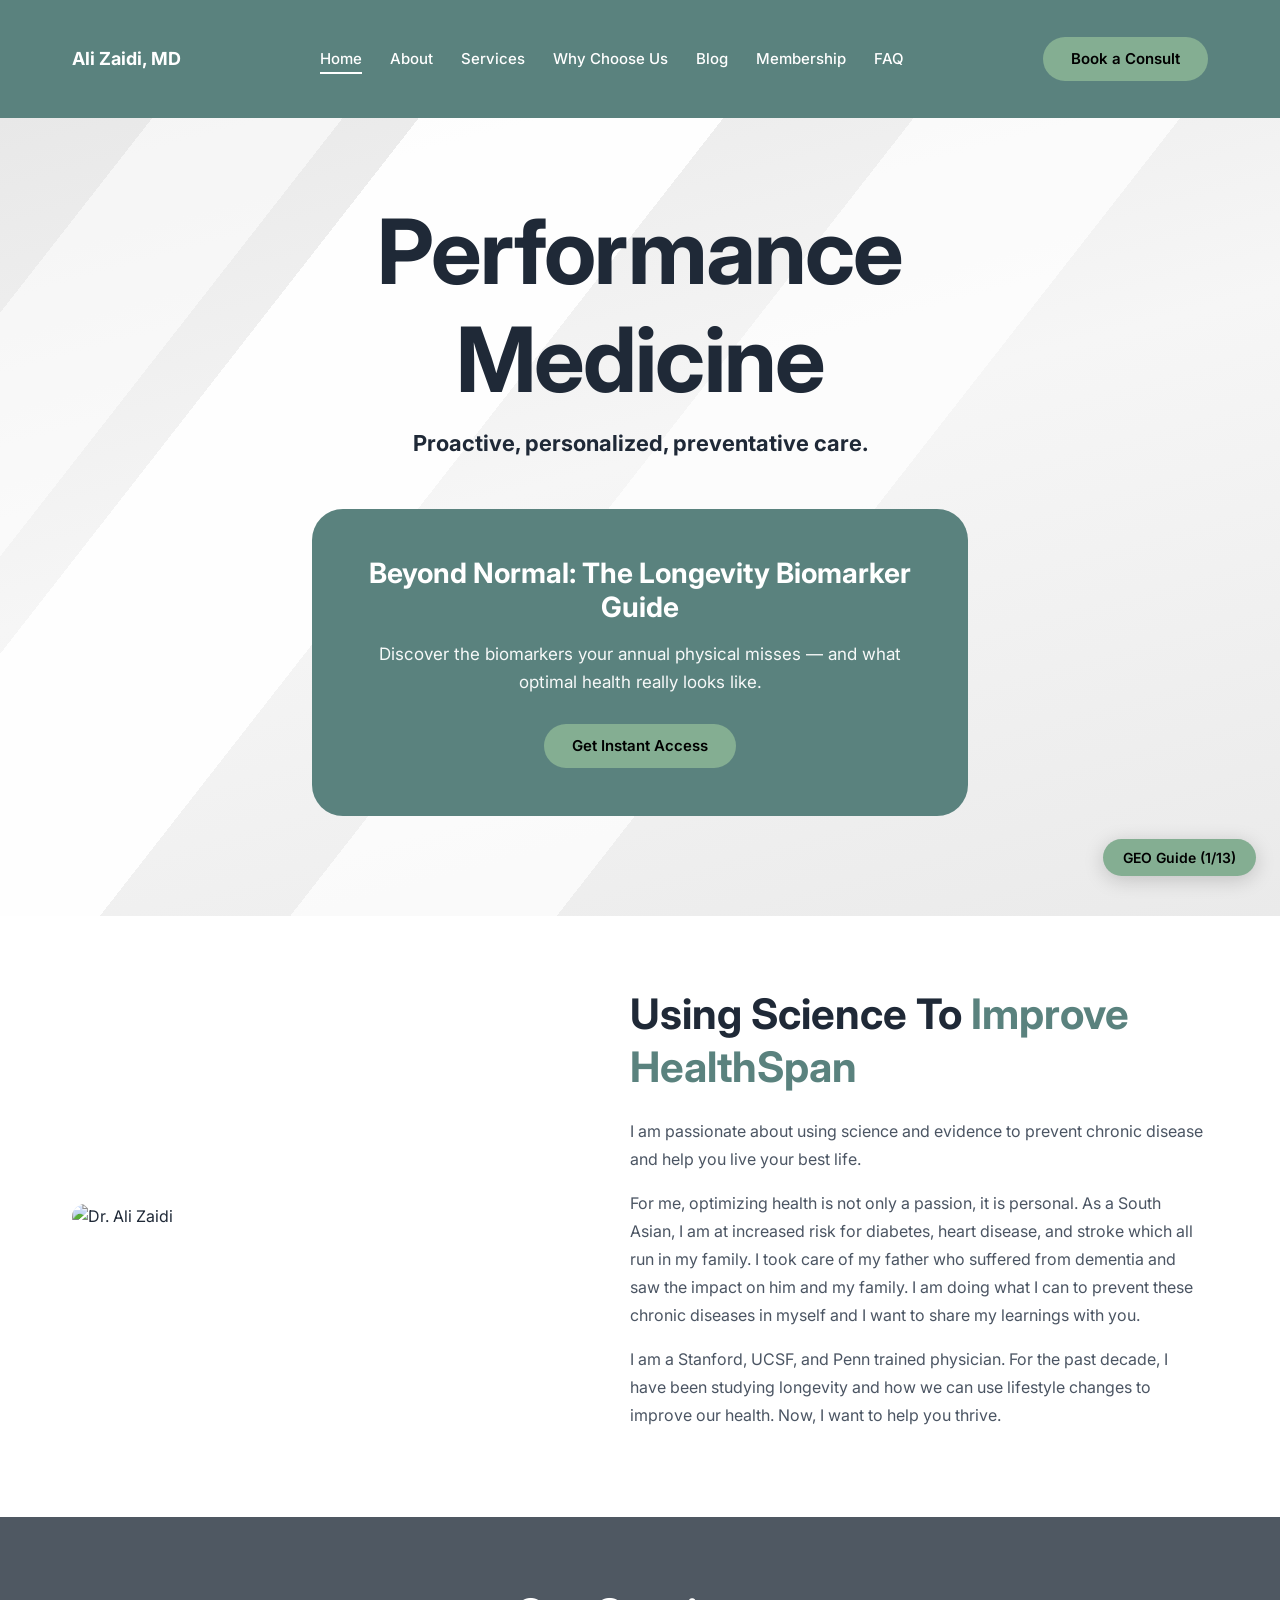
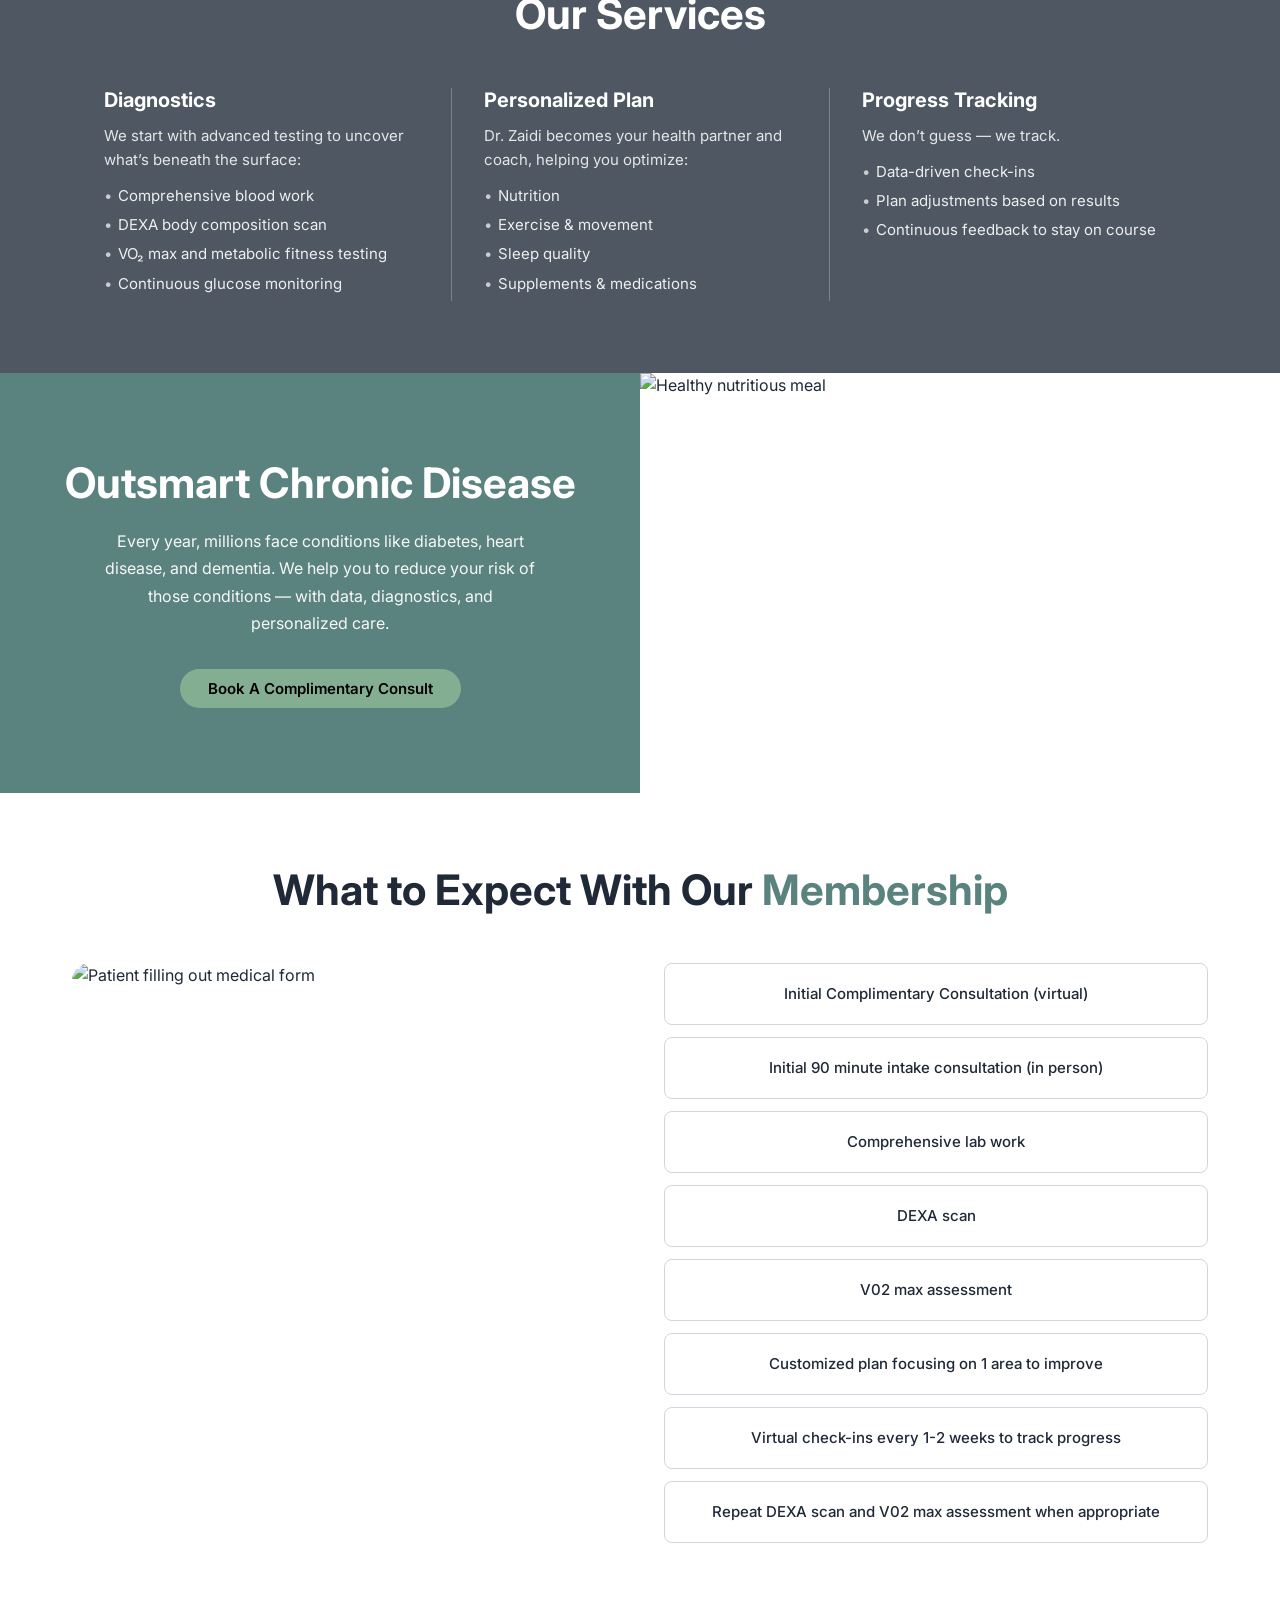
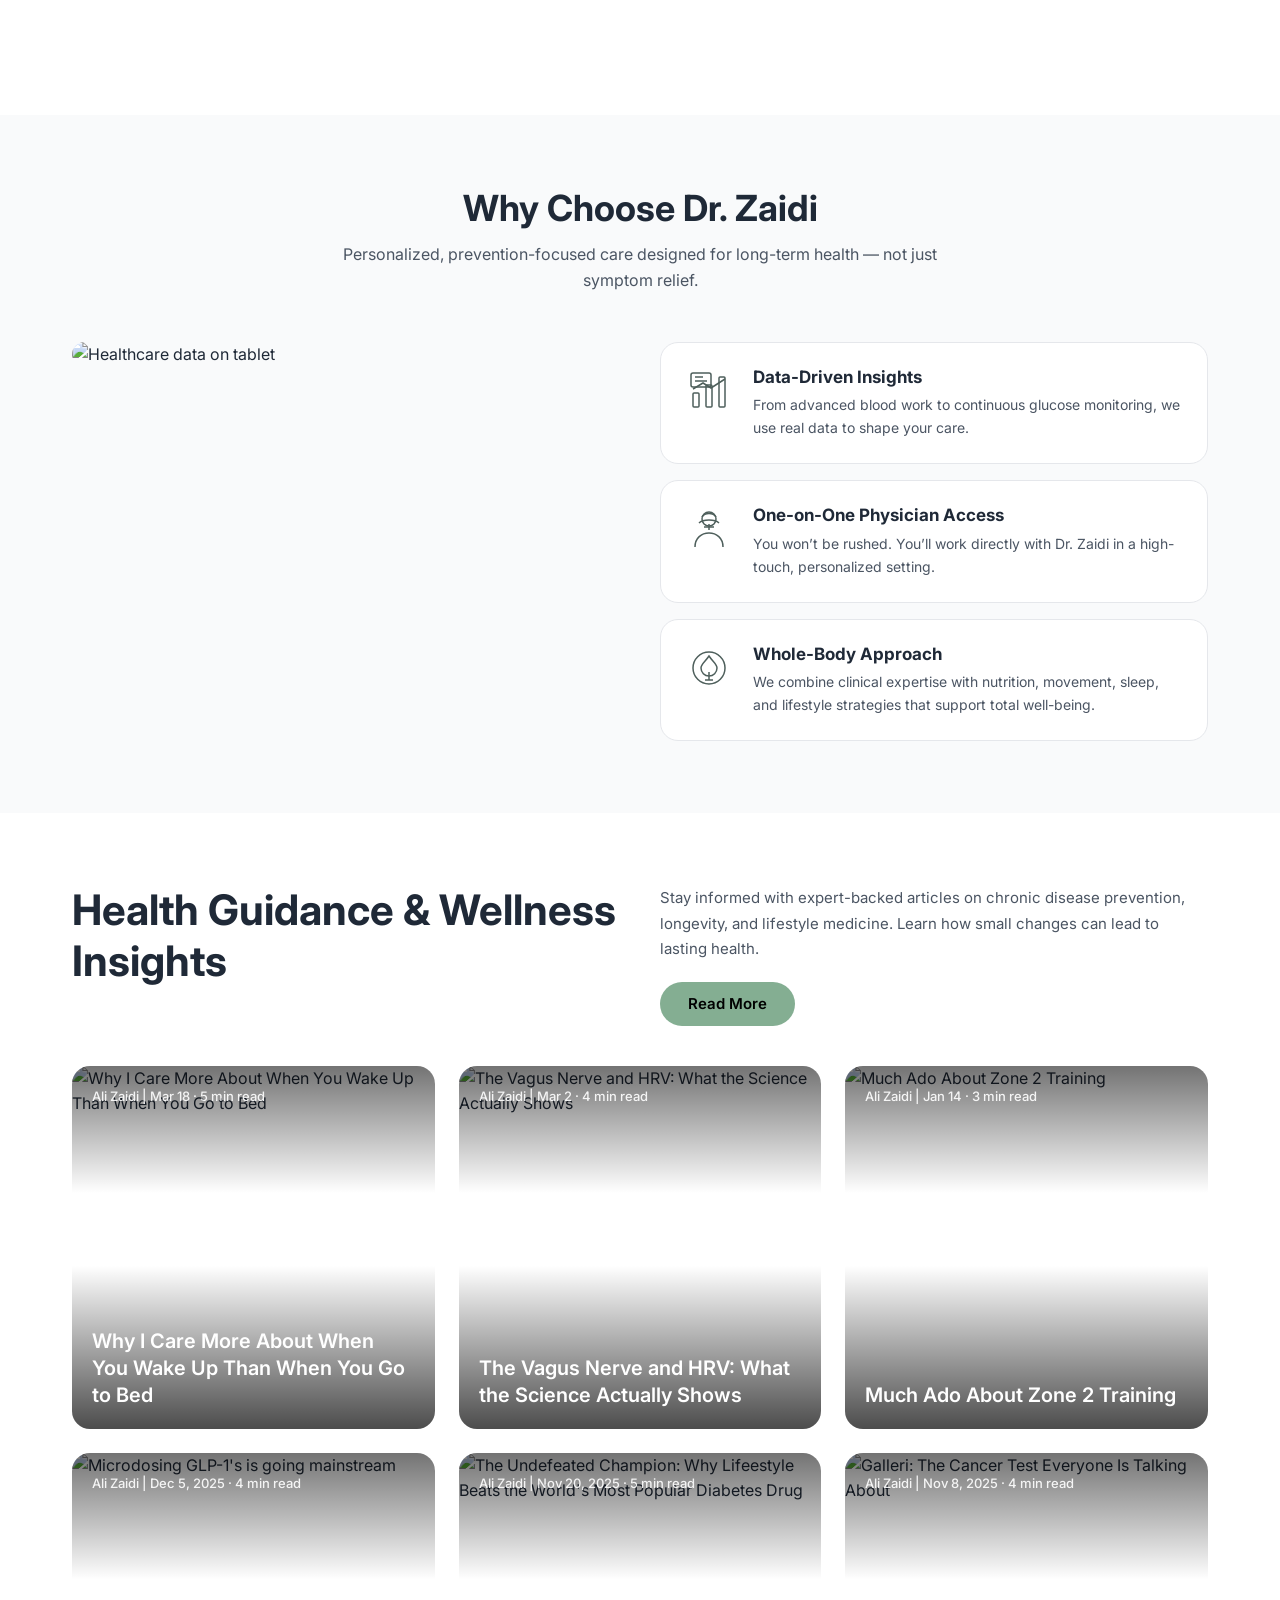
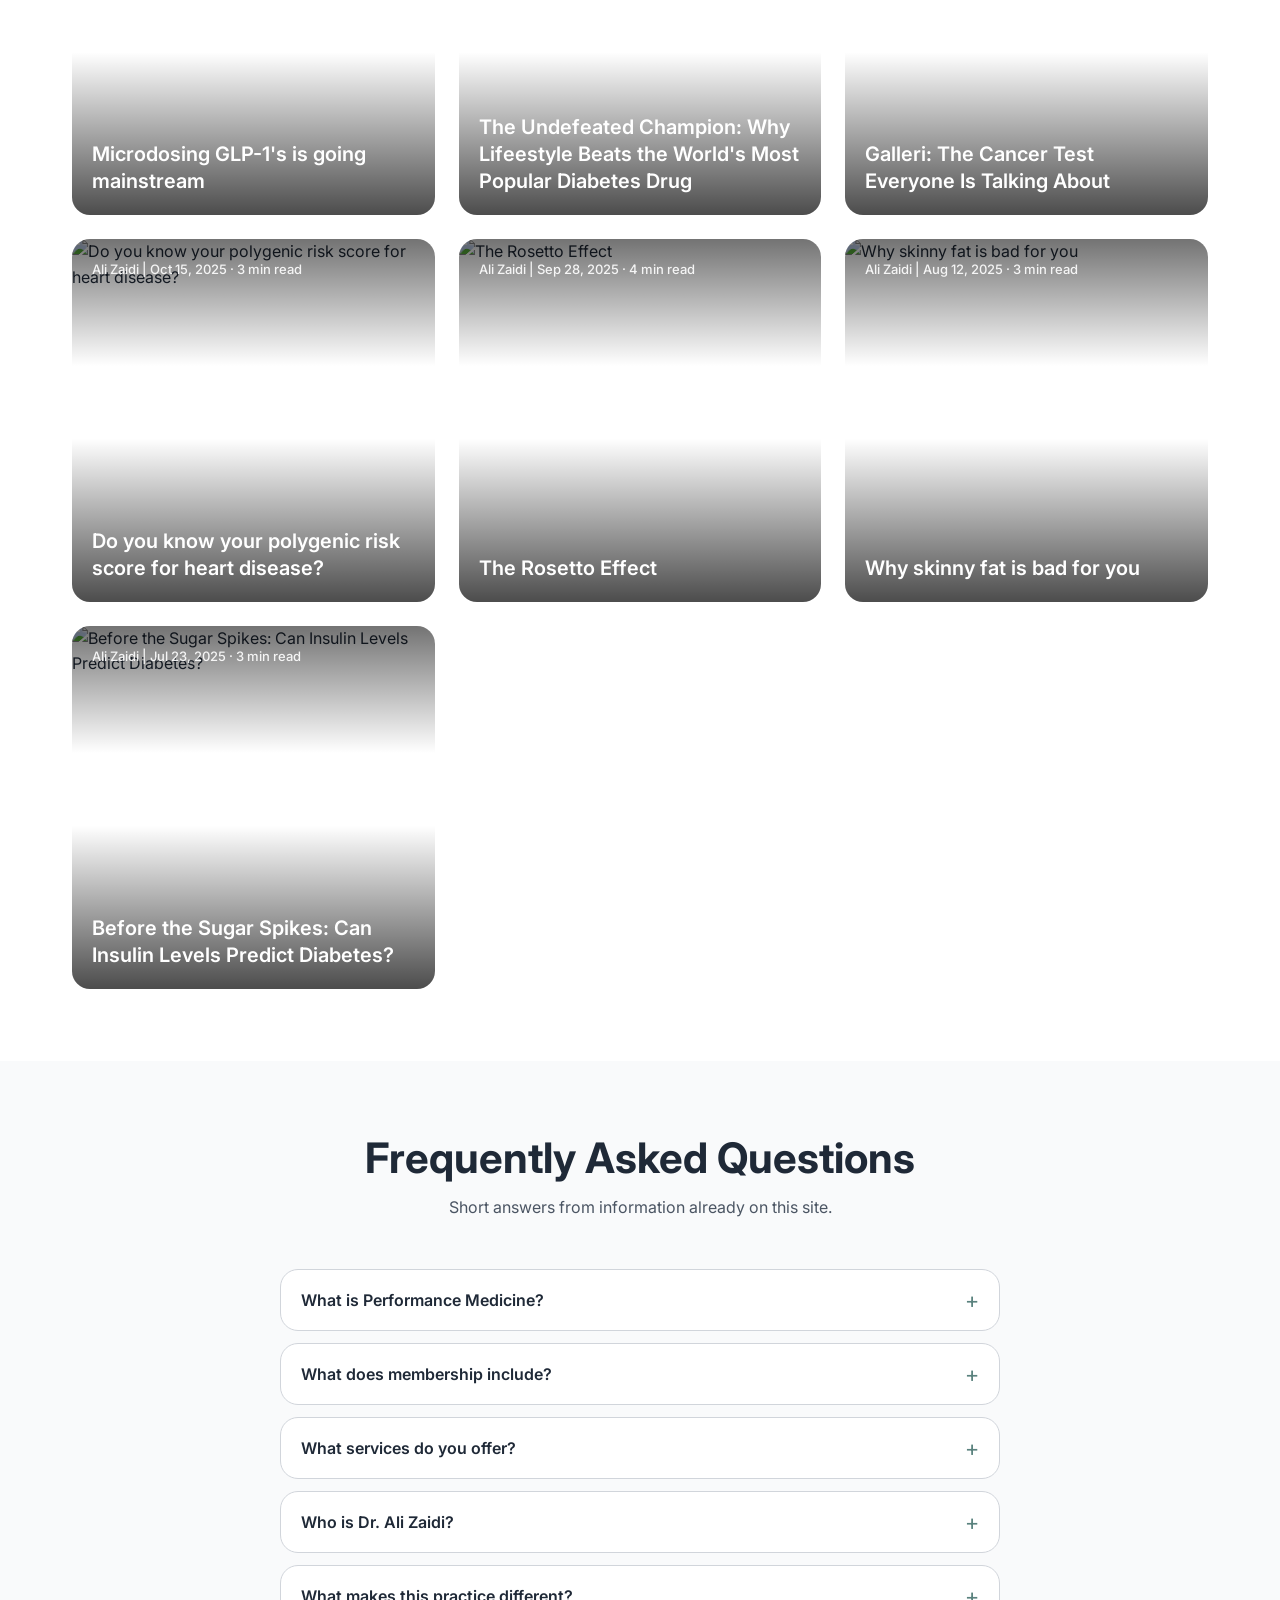
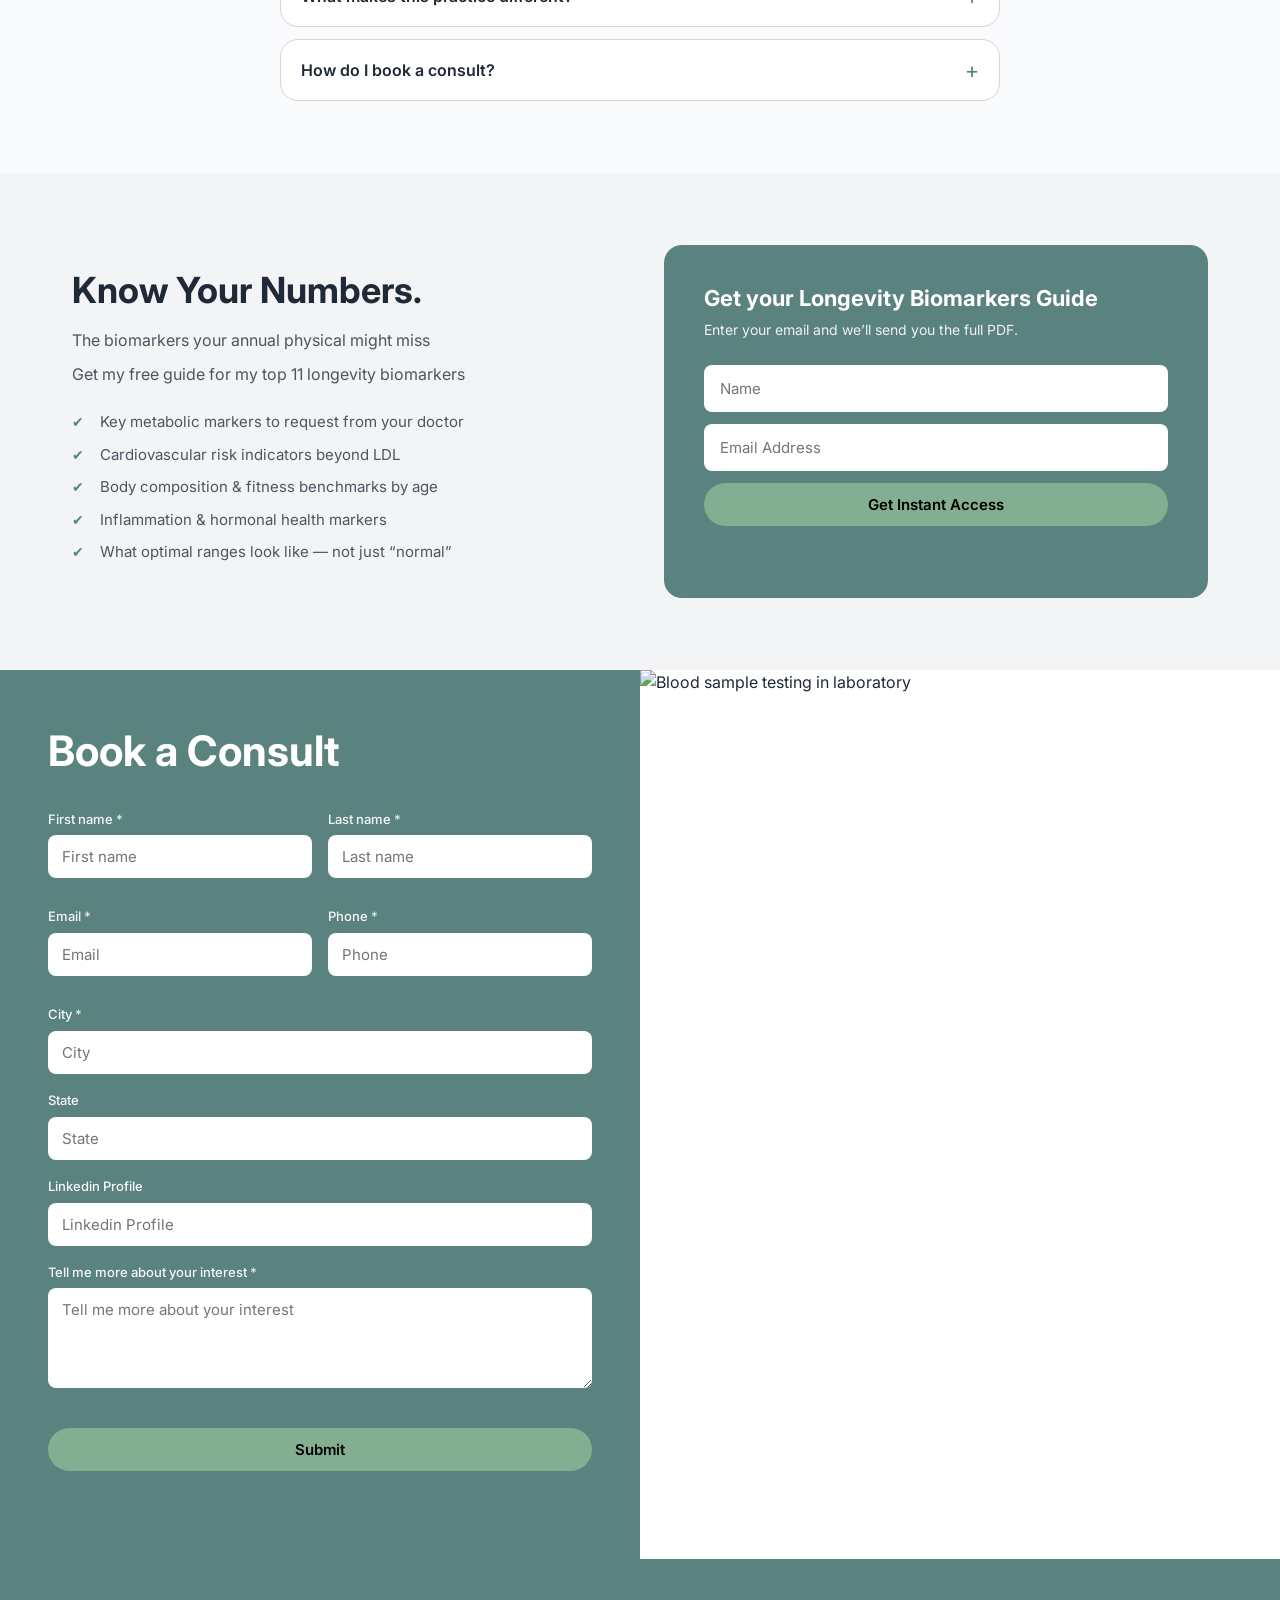
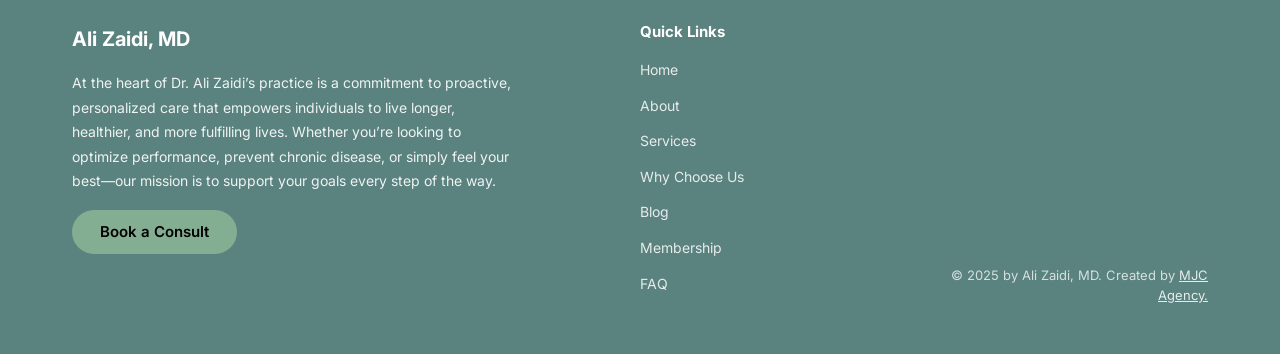
==== commit 1d792981: "Fix sitewide redirect to alizaidimd.com and improve Inter font loading. Co-authored-by: Cursor <curs" ====
--- a/index.html
+++ b/index.html
@@ -18,6 +18,7 @@
   <link rel="icon" href="https://static.wixstatic.com/media/4ccdaa_67f7a51a958548e288dbaf24dc10bf9b~mv2.png/v1/fill/w_32,h_32,al_c,q_85,usm_0.66_1.00_0.01,enc_avif,quality_auto/Active%20Senior.png" type="image/png">
   <link rel="preconnect" href="https://fonts.googleapis.com">
   <link rel="preconnect" href="https://fonts.gstatic.com" crossorigin>
+  <link rel="preload" href="https://fonts.googleapis.com/css2?family=Inter:wght@400;500;600;700&display=swap" as="style">
   <link href="https://fonts.googleapis.com/css2?family=Inter:wght@400;500;600;700&display=swap" rel="stylesheet">
   <link rel="stylesheet" href="css/style.css">
   <script type="application/ld+json">
--- a/css/style.css
+++ b/css/style.css
@@ -14,7 +14,7 @@
   --radius-card: 18px;
   --radius-pill: 55px;
   --header-h: 118px;
-  --font: 'Inter', -apple-system, BlinkMacSystemFont, 'Segoe UI', sans-serif;
+  --font: 'Inter', system-ui, -apple-system, BlinkMacSystemFont, 'Segoe UI', Helvetica, Arial, sans-serif;
   --transition: 0.25s ease;
 }
 
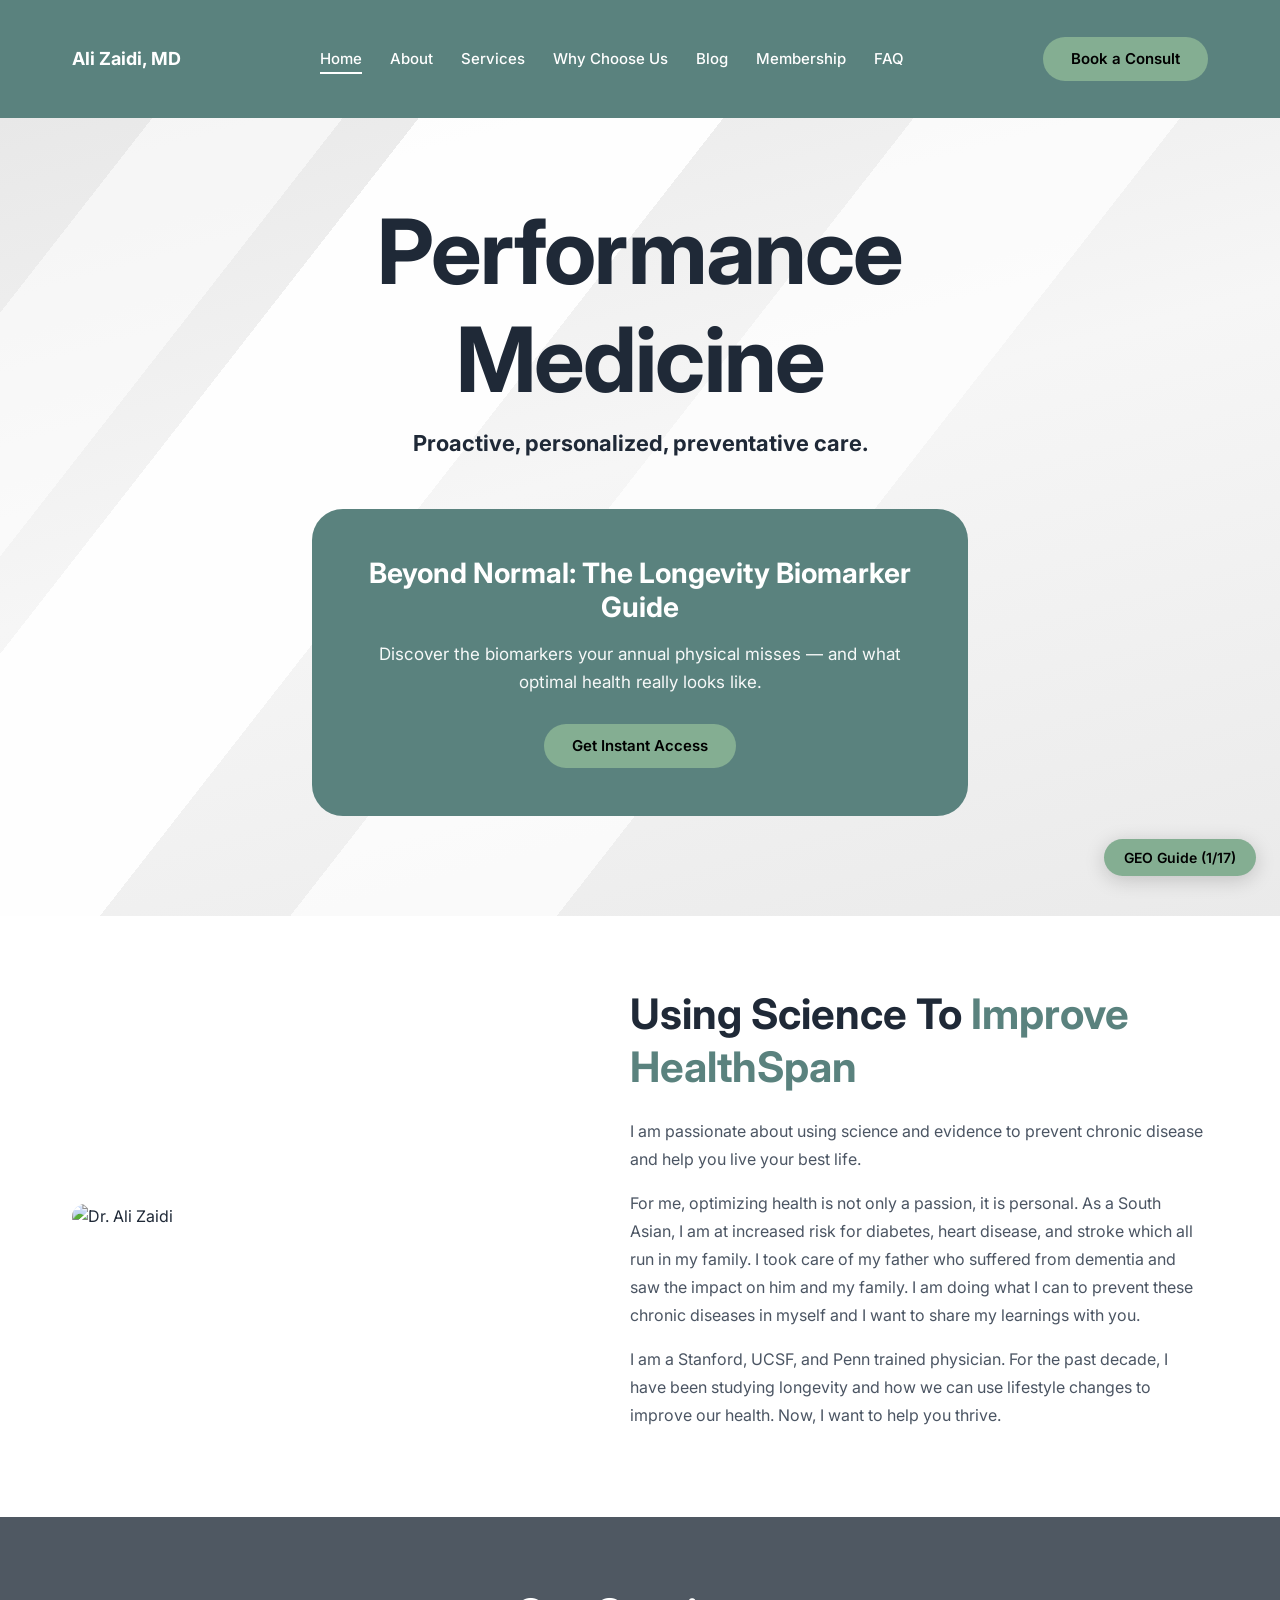
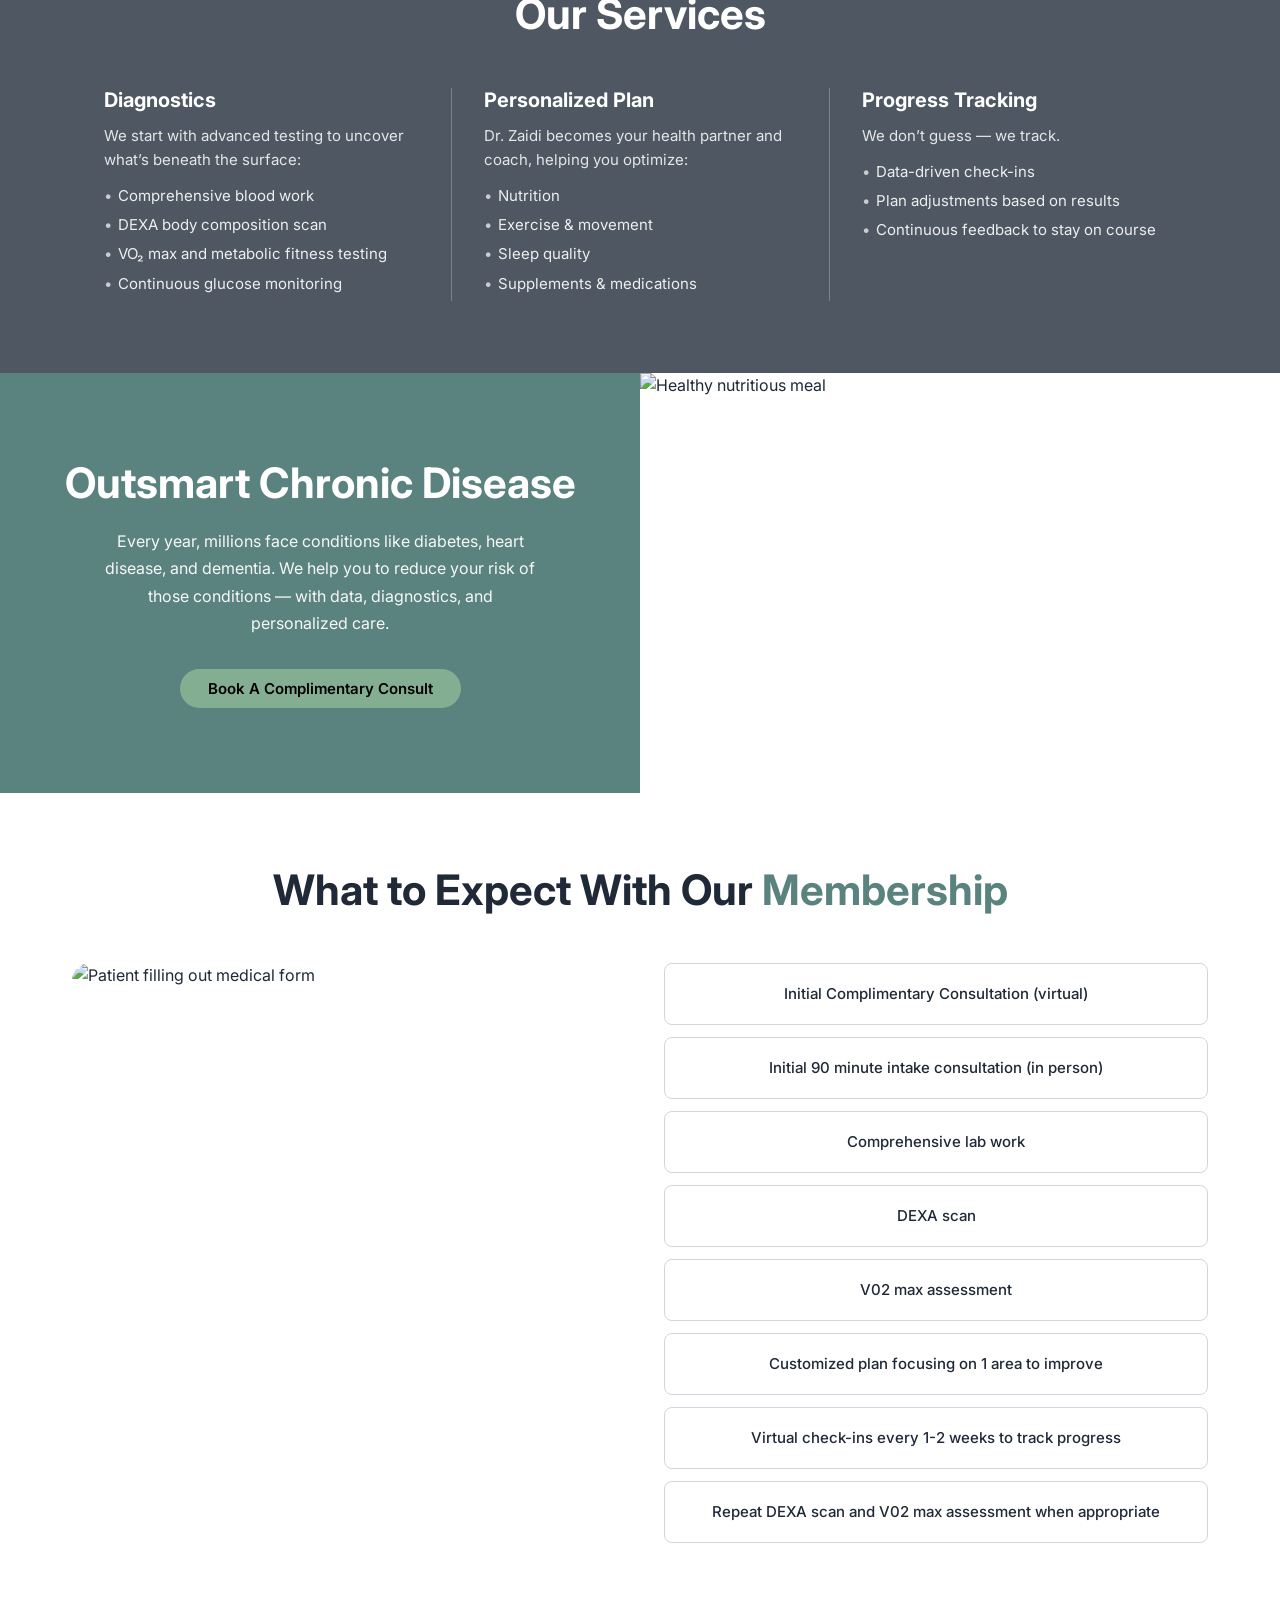
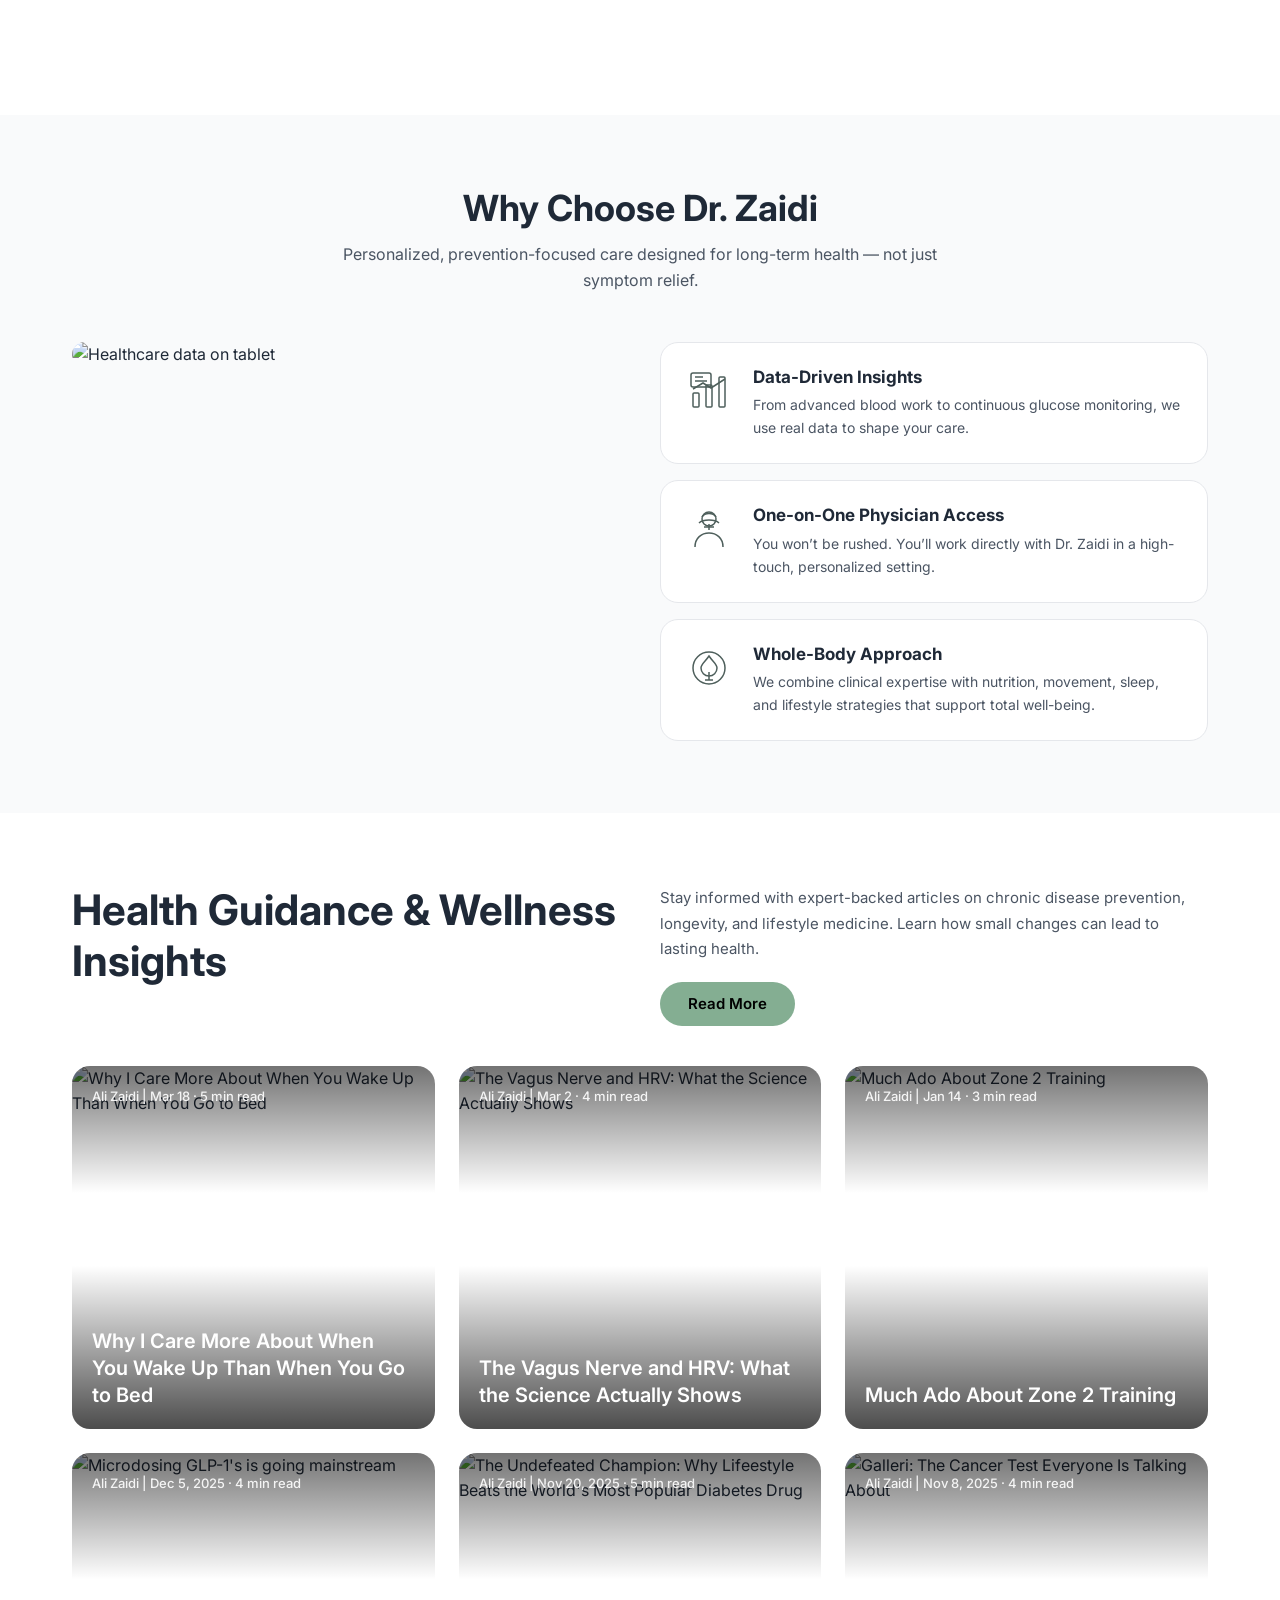
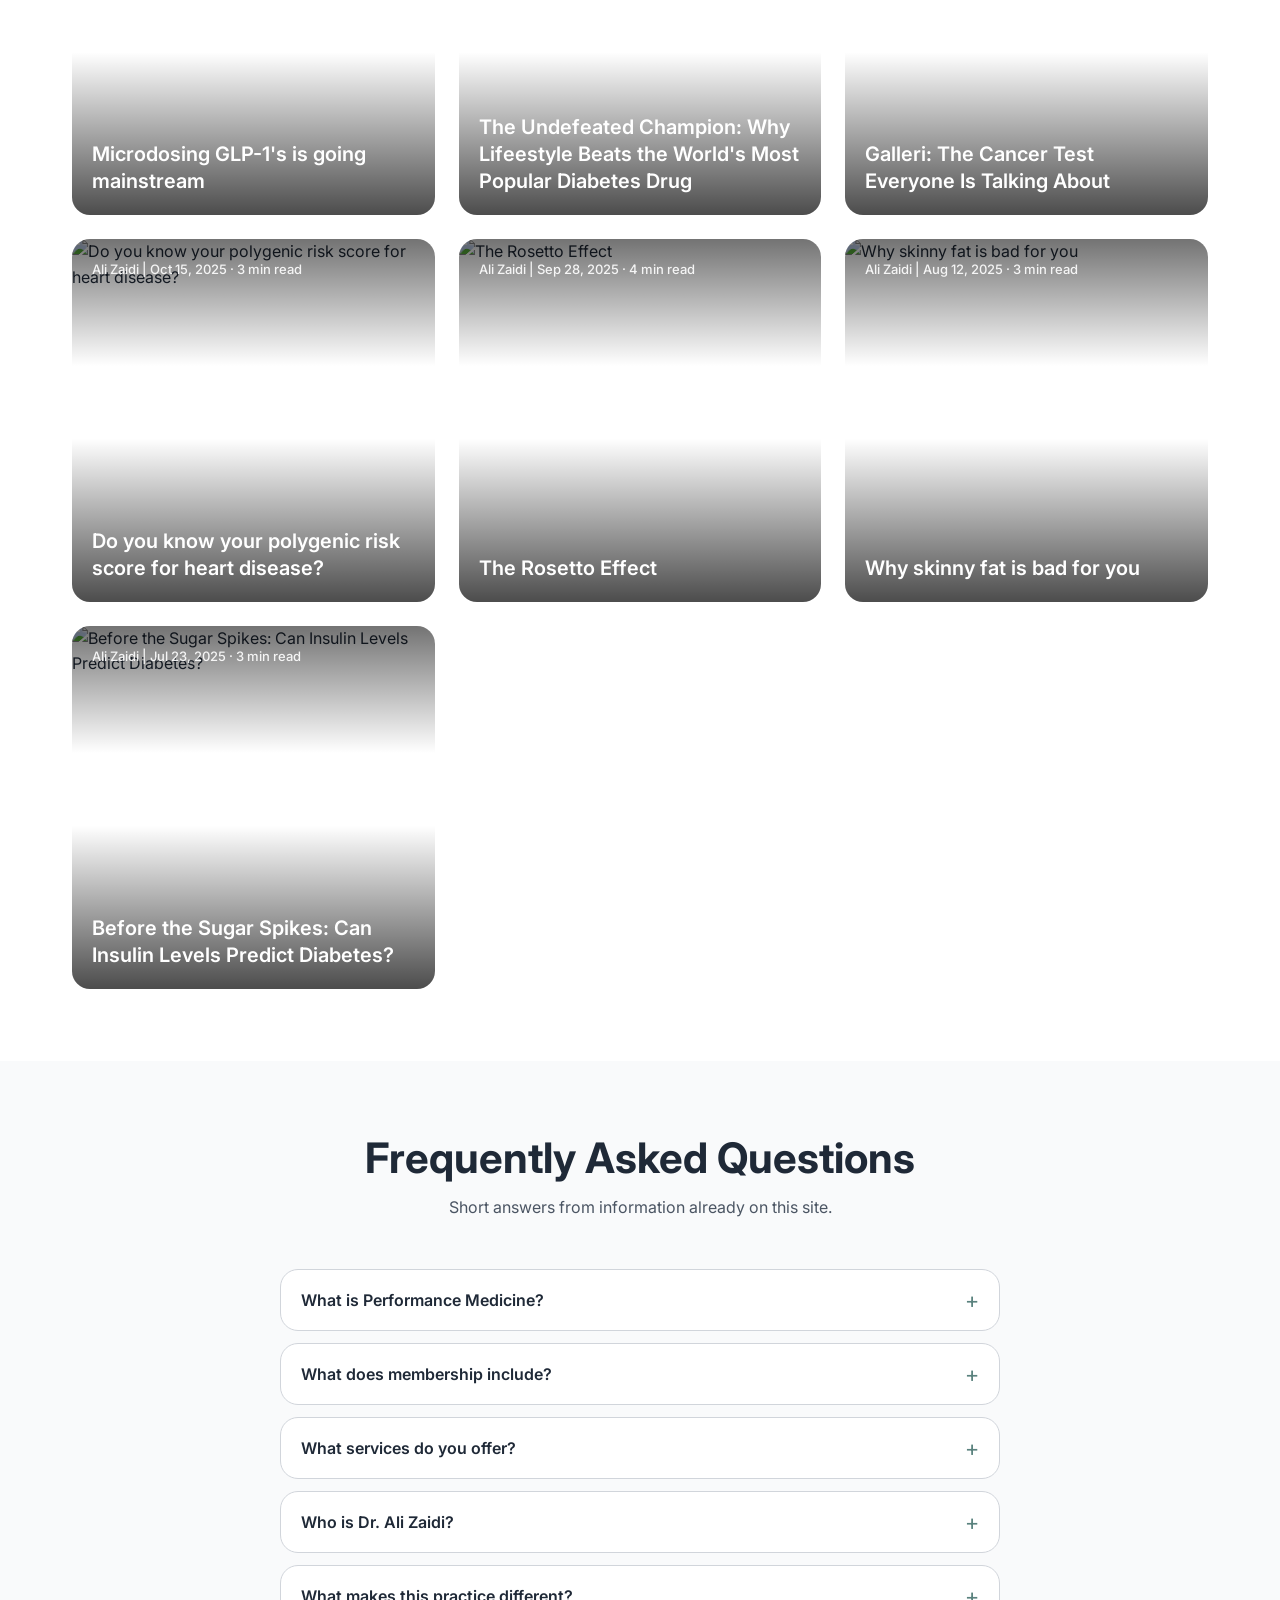
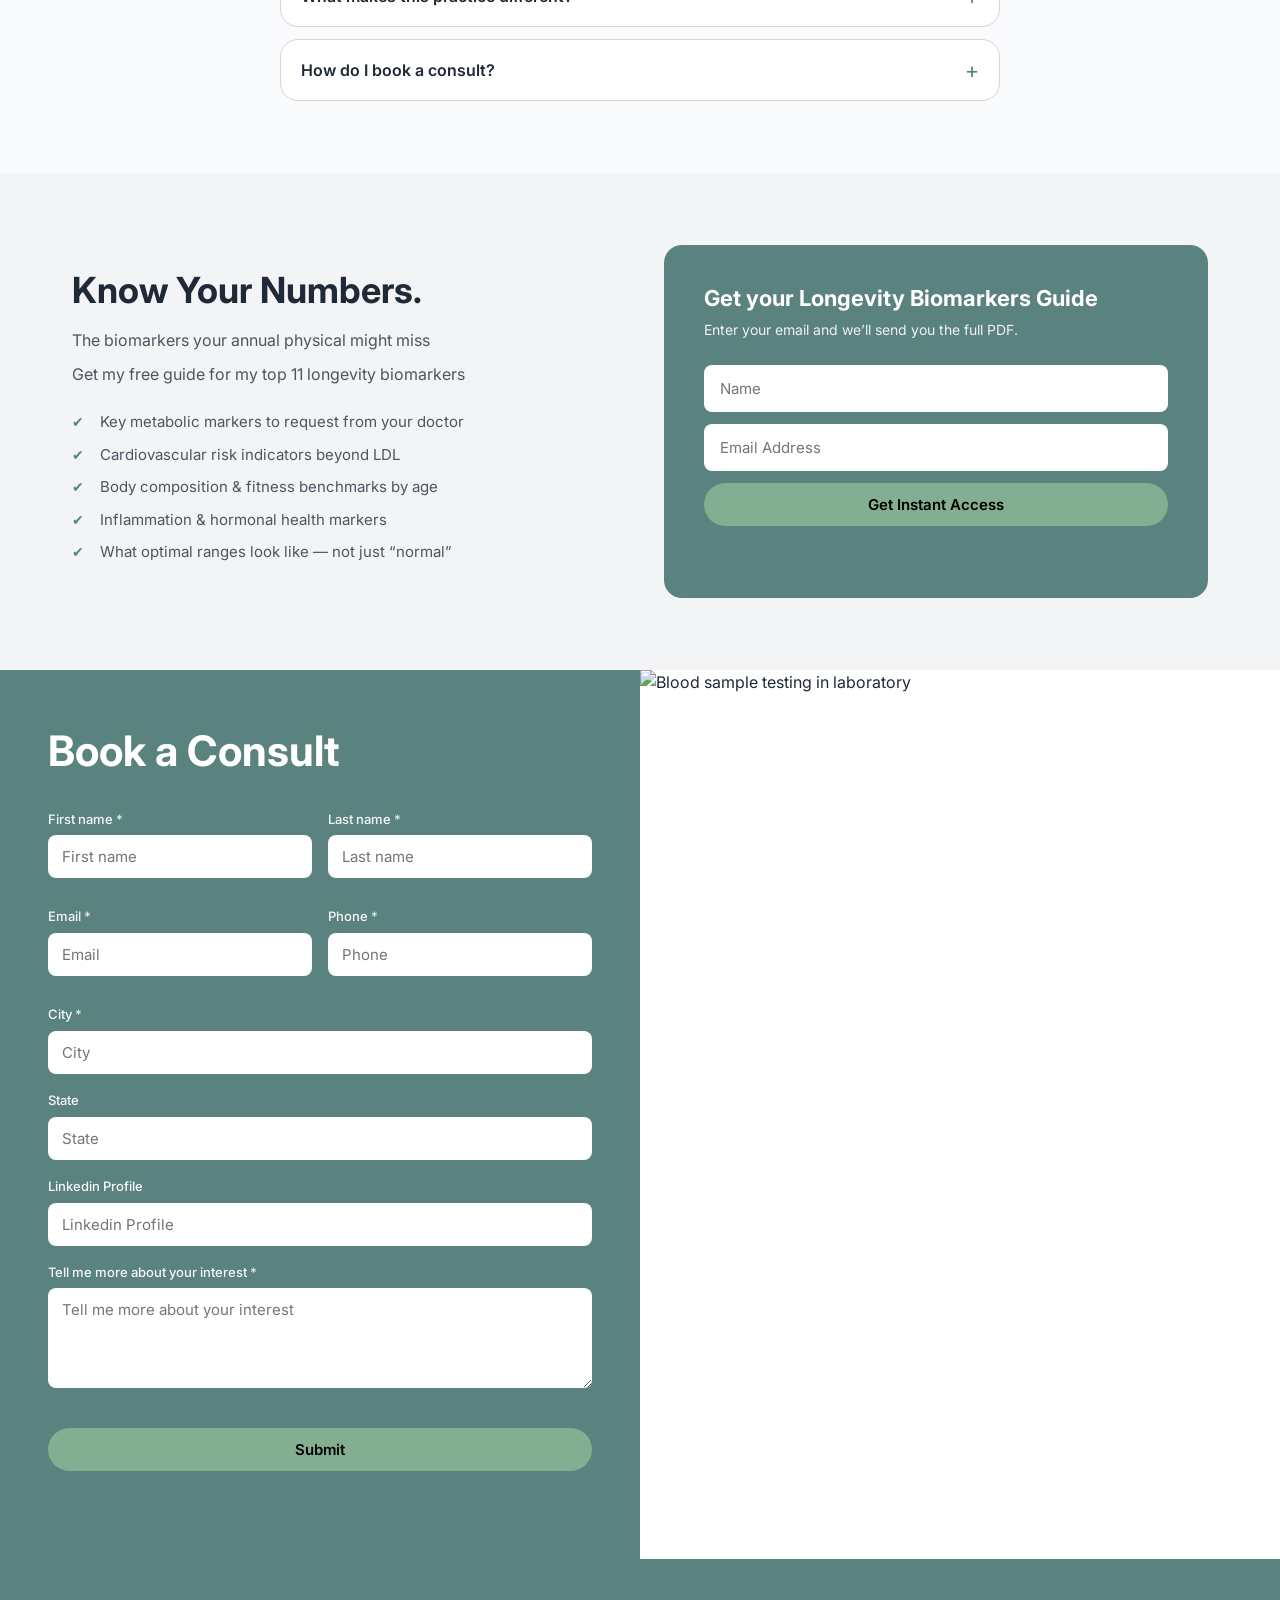
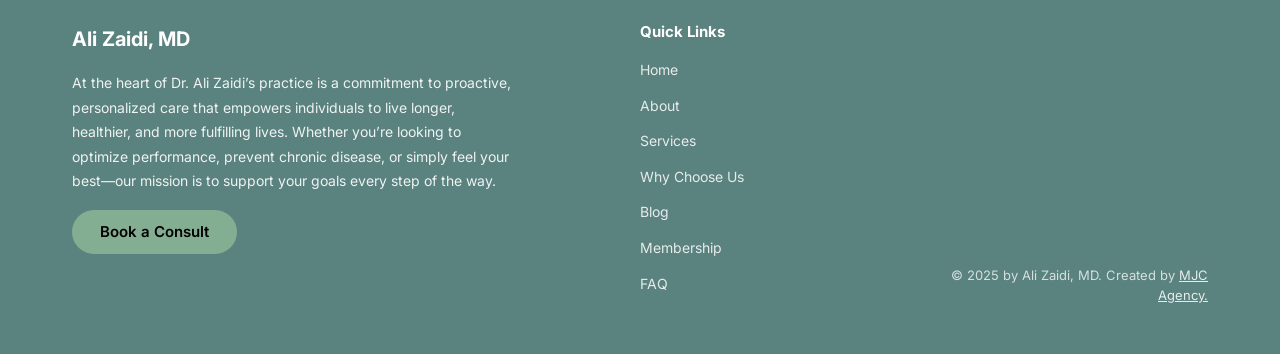
==== commit 1bb70a60: "Remove skip links and move schema GEO tour stops to geo-ref tabs. Co-authored-by: Cursor <cursoragen" ====
--- a/index.html
+++ b/index.html
@@ -85,10 +85,6 @@
 </head>
 <body>
 
-  <a href="#main-content" class="skip-link">Skip to Main Content</a>
-
-  <div id="geo-spot-head-meta" class="geo-spot-chip" aria-hidden="true">Page head metadata (JSON-LD, meta tags) · view source</div>
-
   <header id="site-header">
     <div class="container nav-wrapper">
       <a href="#hero" class="logo">Ali Zaidi, MD</a>
--- a/css/style.css
+++ b/css/style.css
@@ -57,24 +57,6 @@
 .section { padding: 72px 0; }
 .text-accent { color: var(--brand); }
 
-/* Skip link */
-.skip-link {
-  position: absolute;
-  top: -100px;
-  left: 16px;
-  z-index: 9999;
-  padding: 10px 18px;
-  background: var(--brand);
-  color: var(--white);
-  font-weight: 600;
-  border-radius: 6px;
-}
-
-.skip-link:focus,
-.skip-link.geo-guide-highlight {
-  top: 16px;
-}
-
 /* Buttons */
 .btn {
   display: inline-block;
@@ -1711,36 +1693,6 @@
 .geo-guide-highlight {
   position: relative;
   z-index: 1;
-}
-
-.geo-spot-chip {
-  position: fixed;
-  top: 76px;
-  left: 16px;
-  z-index: 100;
-  max-width: min(320px, calc(100vw - 32px));
-  padding: 10px 14px;
-  font-size: 13px;
-  font-weight: 600;
-  line-height: 1.4;
-  color: var(--brand-dark);
-  background: var(--white);
-  border: 2px dashed var(--brand);
-  border-radius: 10px;
-  box-shadow: 0 4px 16px rgba(0, 0, 0, 0.08);
-  opacity: 0;
-  visibility: hidden;
-  pointer-events: none;
-  transition: opacity 0.2s ease, visibility 0.2s ease;
-}
-
-.geo-spot-chip:nth-of-type(2) {
-  top: 132px;
-}
-
-.geo-spot-chip.geo-guide-highlight {
-  opacity: 1;
-  visibility: visible;
 }
 
 .geo-guide-ring {
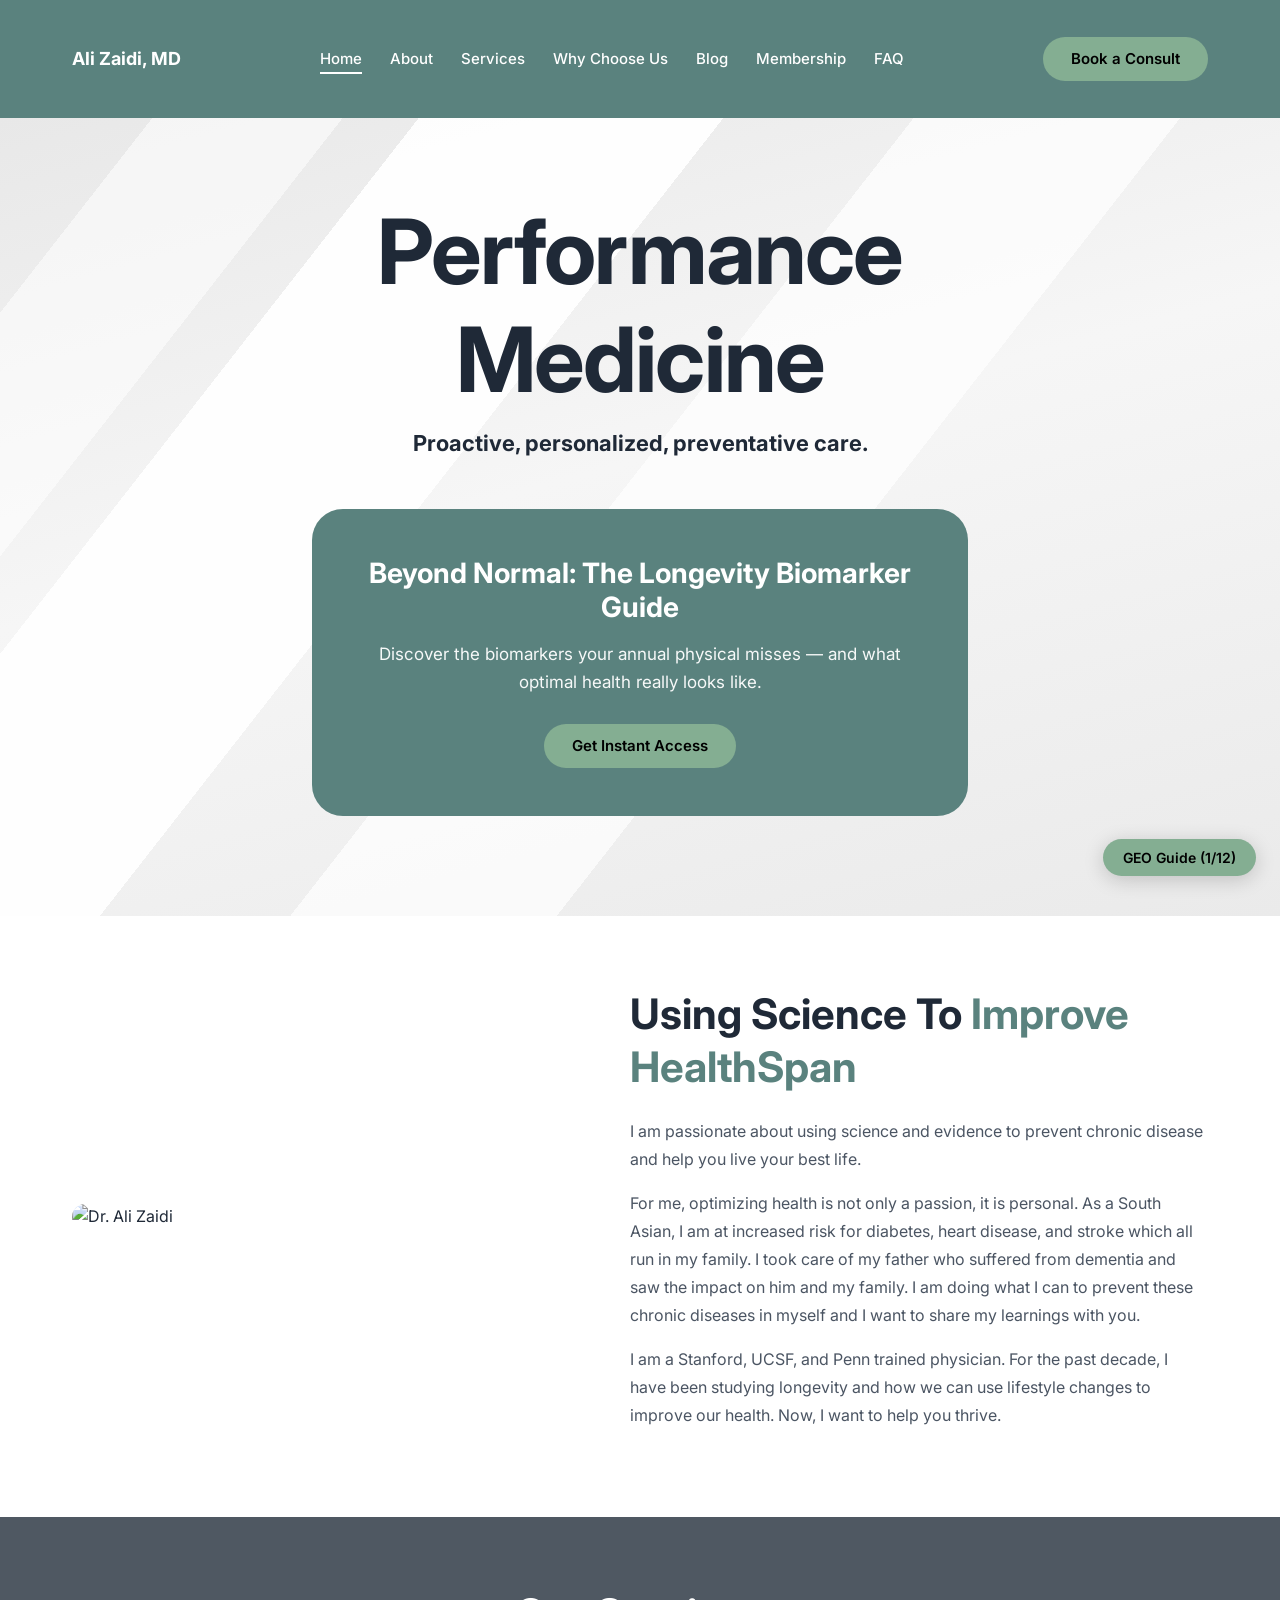
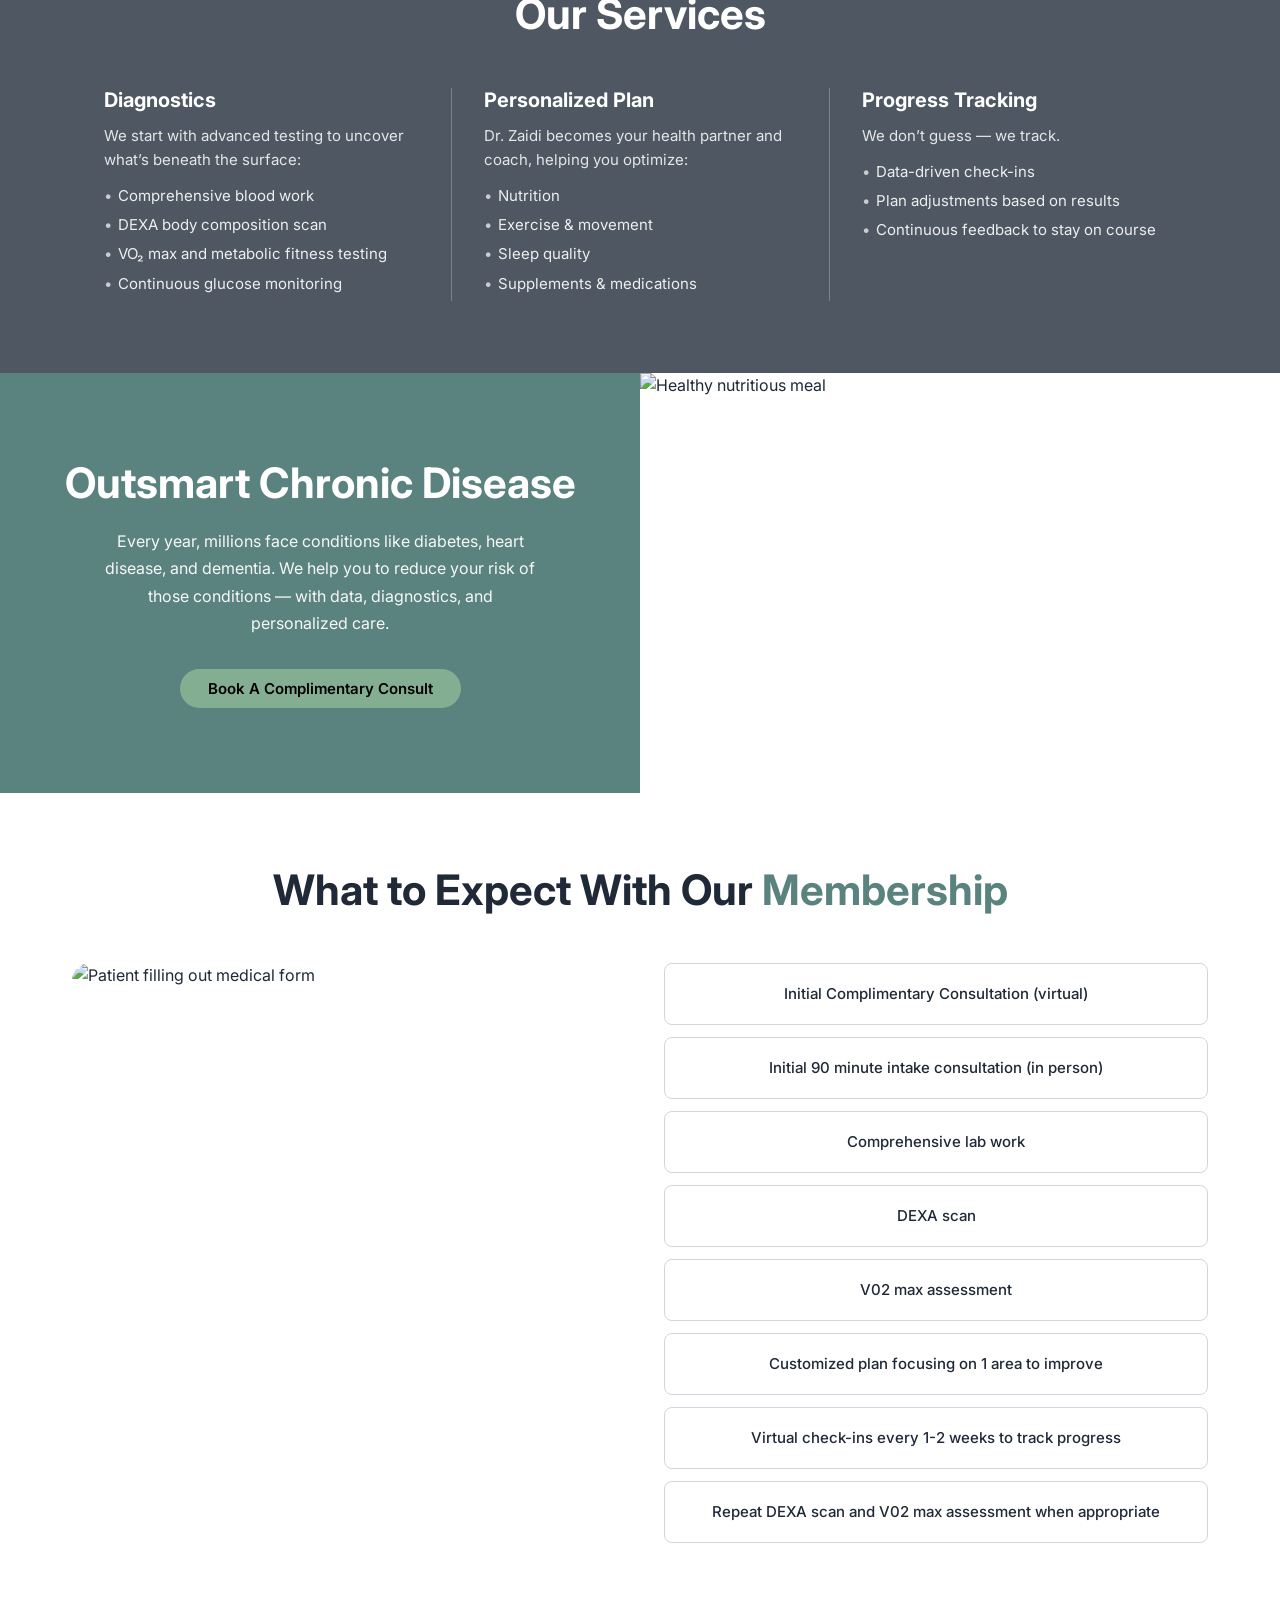
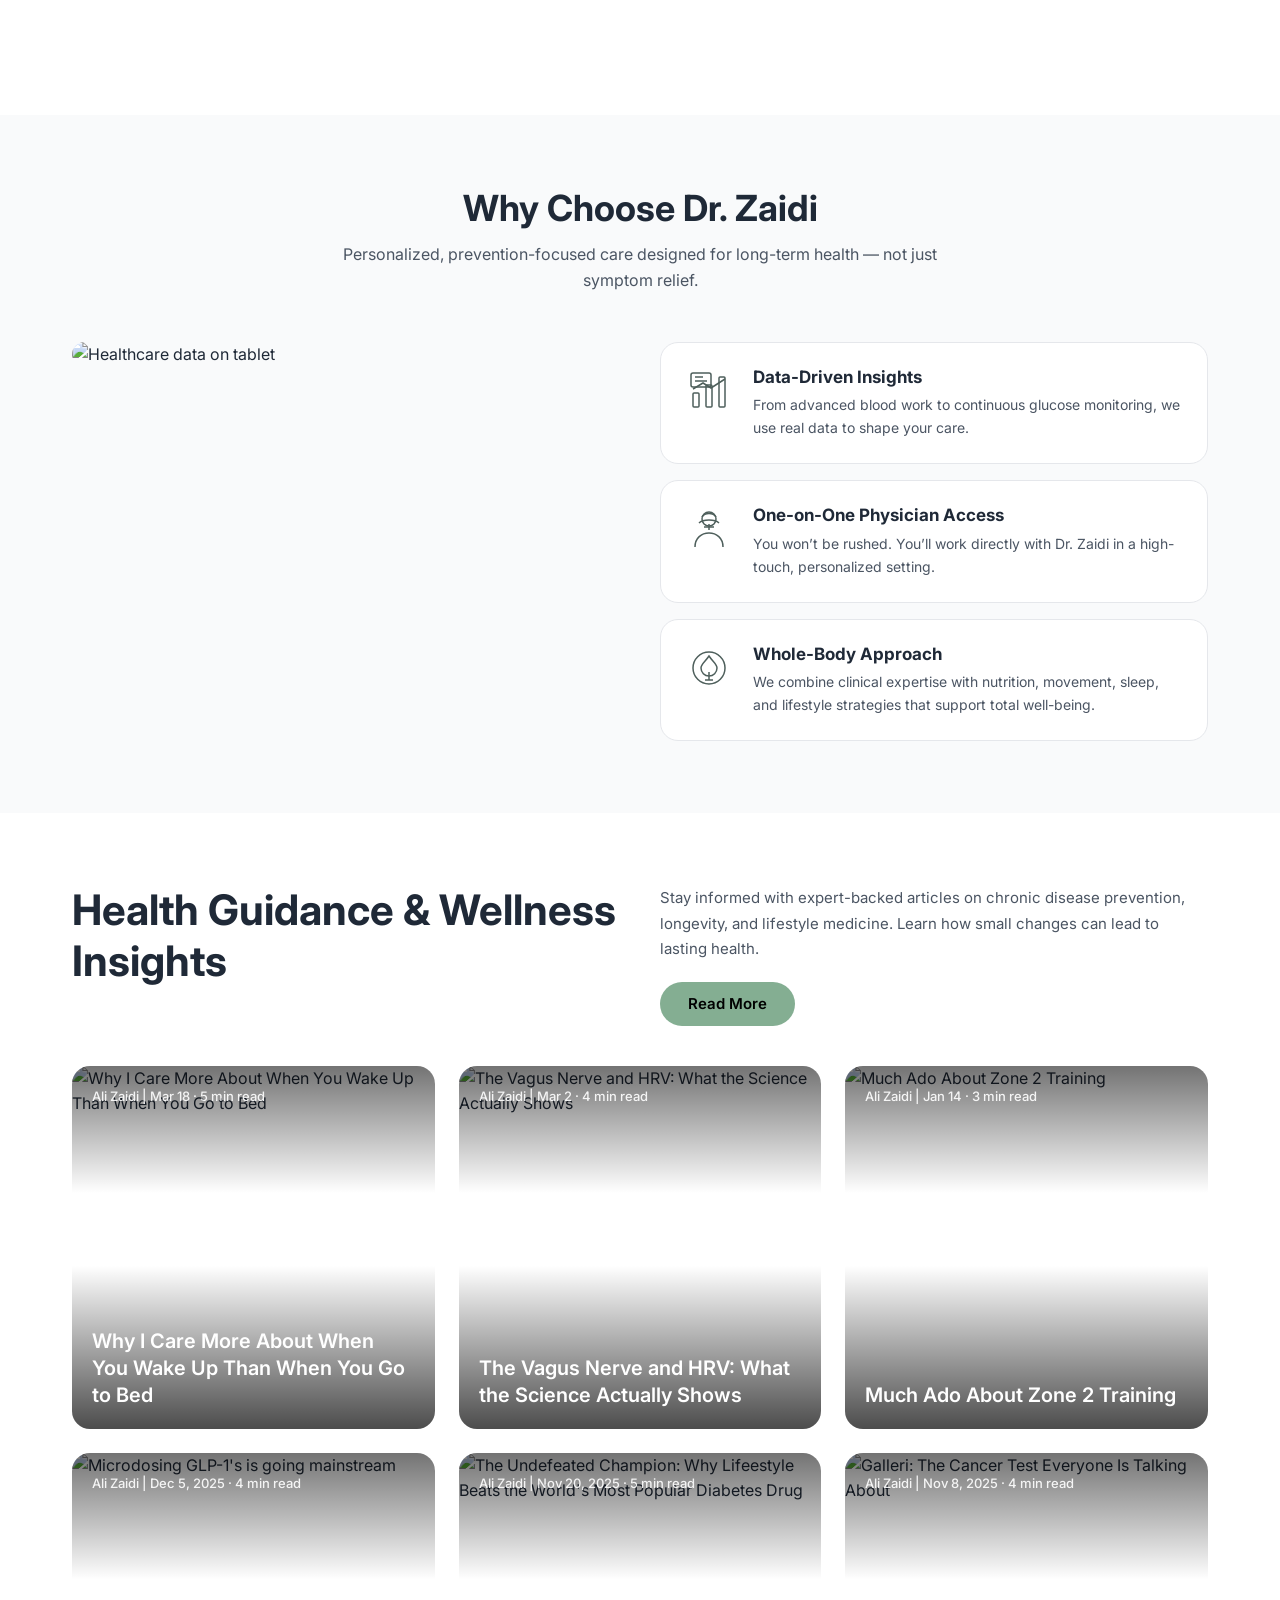
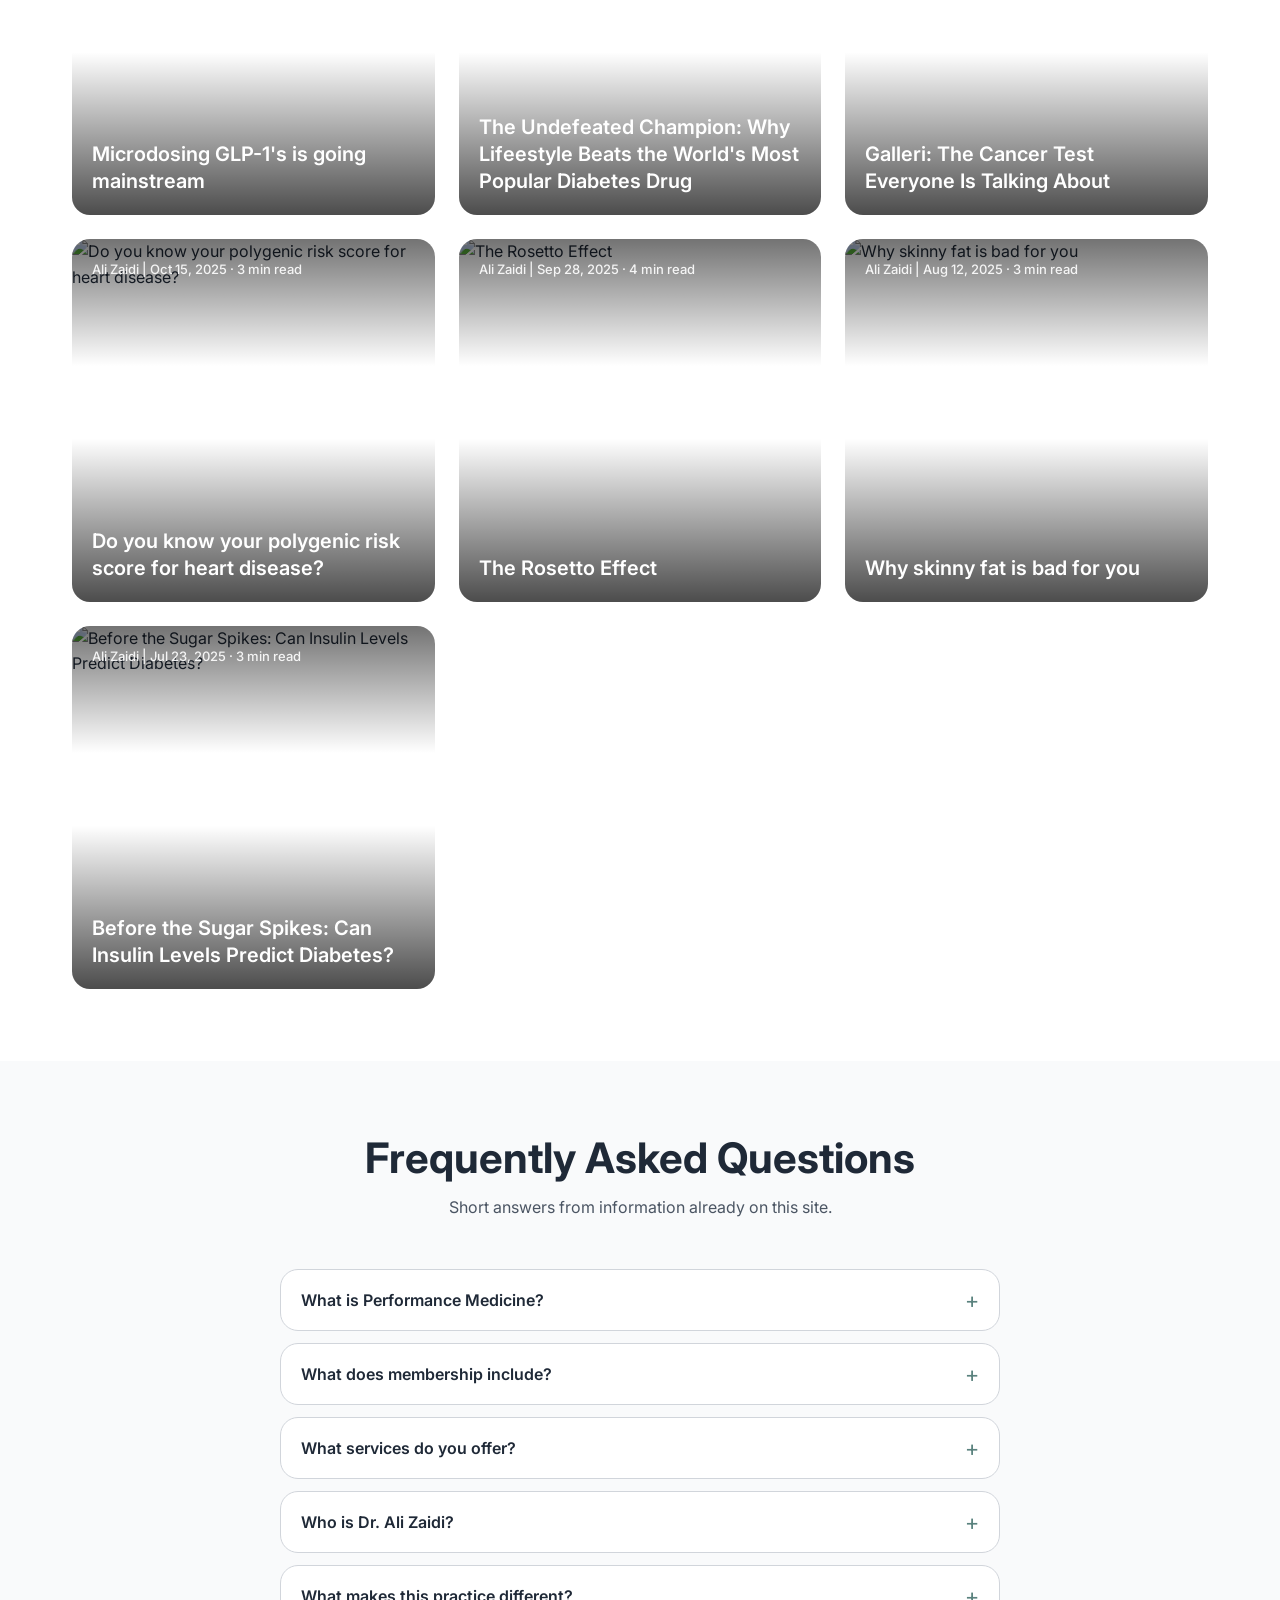
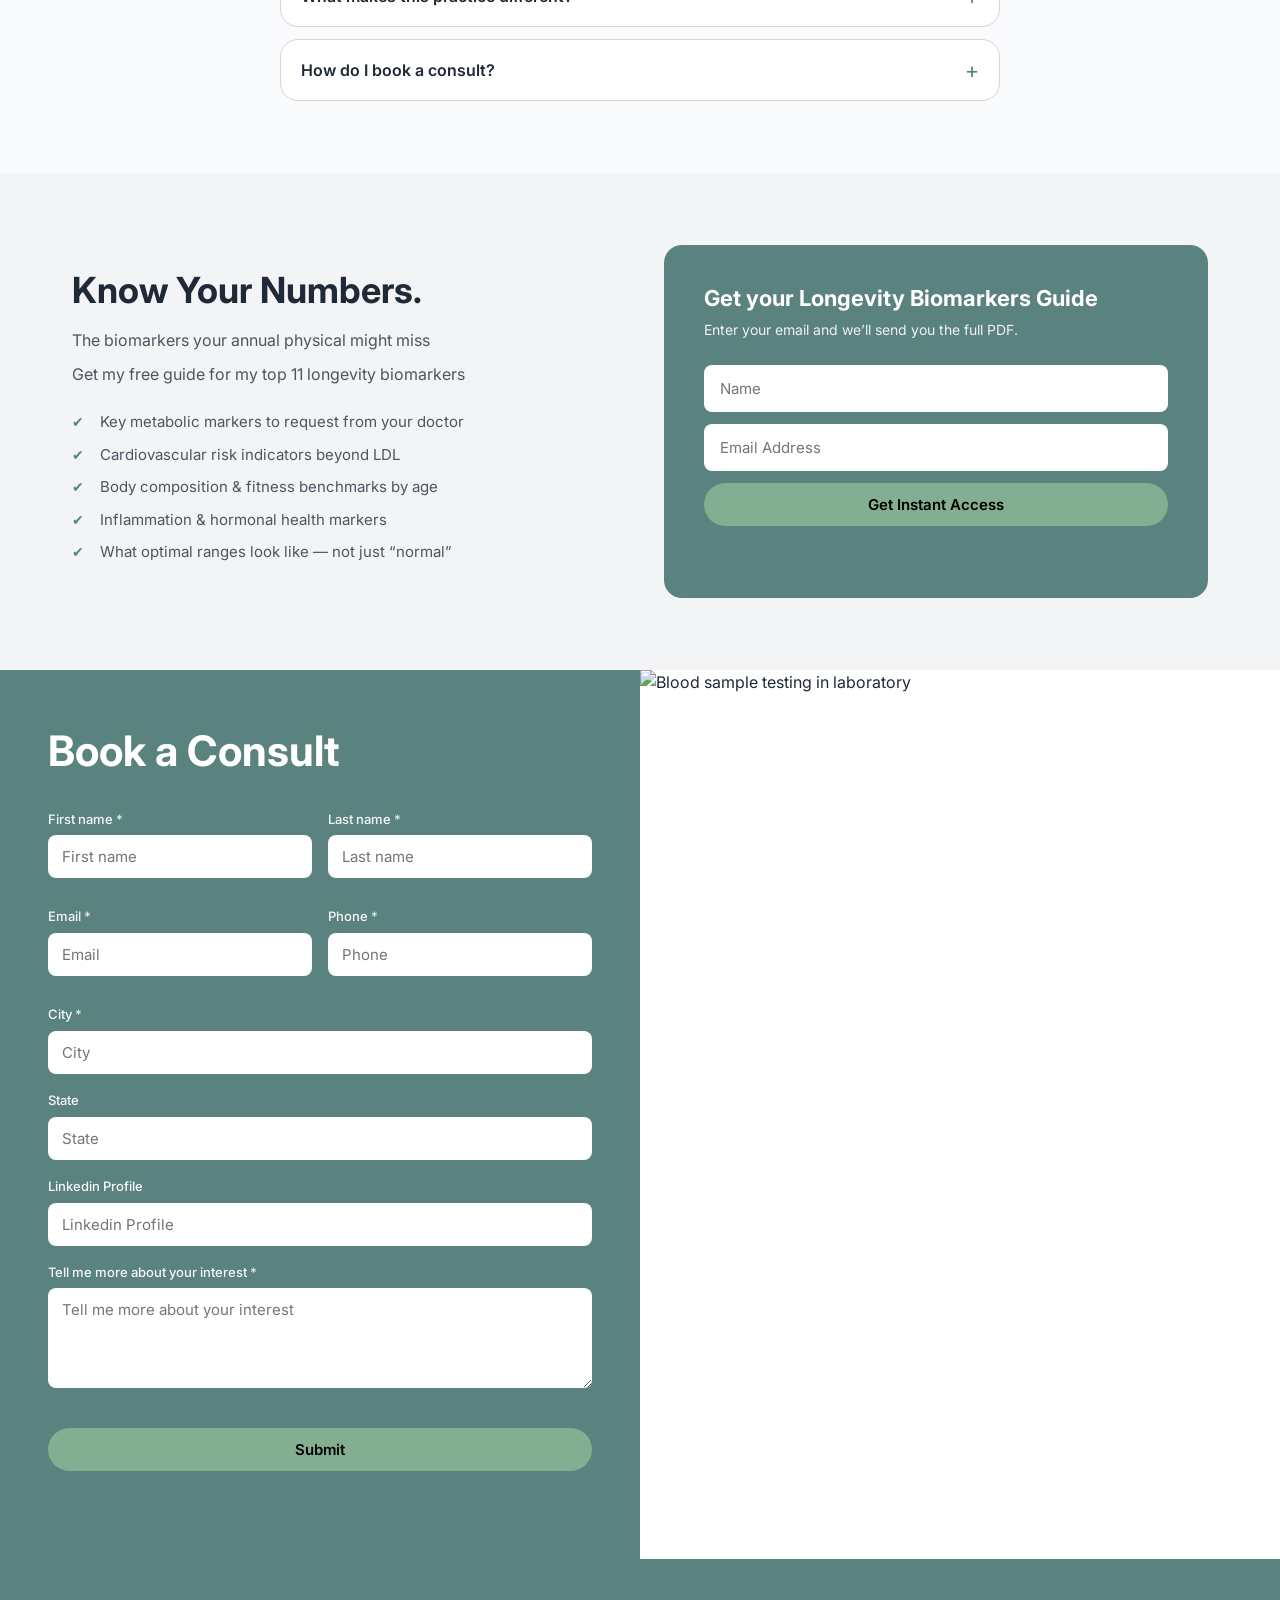
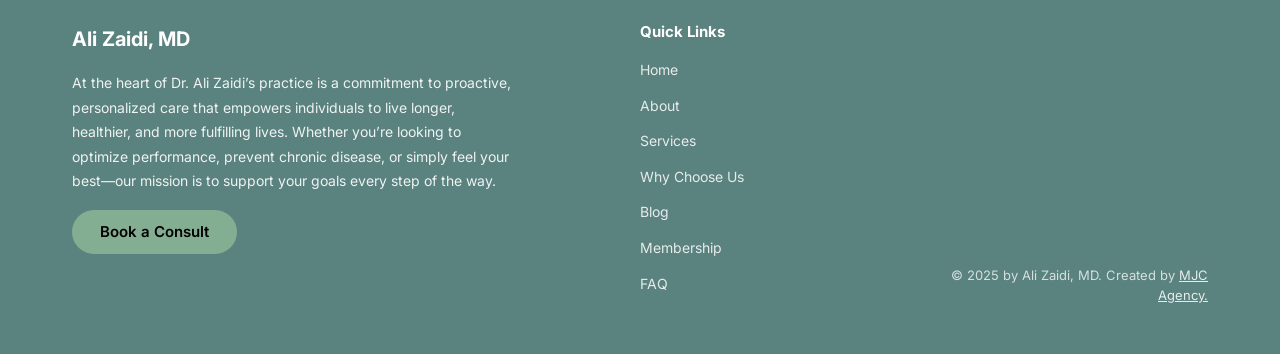
==== commit 52d2146d: "Fix favicon to match live site and expand first FAQ answers. Co-authored-by: Cursor <cursoragent@cur" ====
--- a/index.html
+++ b/index.html
@@ -15,7 +15,8 @@
   <meta name="twitter:title" content="Dr. Ali Zaidi, MD — Performance Medicine">
   <meta name="twitter:description" content="Proactive, personalized, preventative care.">
 
-  <link rel="icon" href="https://static.wixstatic.com/media/4ccdaa_67f7a51a958548e288dbaf24dc10bf9b~mv2.png/v1/fill/w_32,h_32,al_c,q_85,usm_0.66_1.00_0.01,enc_avif,quality_auto/Active%20Senior.png" type="image/png">
+  <link rel="icon" href="https://static.wixstatic.com/media/159cea_269cf6c928ac4059a3e1c75422ed921c~mv2.png/v1/fill/w_32,h_32,lg_1,usm_0.66_1.00_0.01/159cea_269cf6c928ac4059a3e1c75422ed921c~mv2.png" type="image/png">
+  <link rel="apple-touch-icon" href="https://static.wixstatic.com/media/159cea_269cf6c928ac4059a3e1c75422ed921c~mv2.png/v1/fill/w_180,h_180,lg_1,usm_0.66_1.00_0.01/159cea_269cf6c928ac4059a3e1c75422ed921c~mv2.png">
   <link rel="preconnect" href="https://fonts.googleapis.com">
   <link rel="preconnect" href="https://fonts.gstatic.com" crossorigin>
   <link rel="preload" href="https://fonts.googleapis.com/css2?family=Inter:wght@400;500;600;700&display=swap" as="style">
@@ -40,14 +41,17 @@
       {
         "@type": "Question",
         "name": "What is Performance Medicine?",
-        "acceptedAnswer": { "@type": "Answer", "text": "Proactive, personalized, preventative care." }
+        "acceptedAnswer": {
+          "@type": "Answer",
+          "text": "Performance medicine is proactive, personalized, preventative care focused on longevity and chronic disease prevention. Dr. Zaidi uses advanced testing and one-on-one coaching to help you optimize nutrition, exercise, sleep, and metabolic health before problems start."
+        }
       },
       {
         "@type": "Question",
         "name": "What does membership include?",
         "acceptedAnswer": {
           "@type": "Answer",
-          "text": "Initial Complimentary Consultation (virtual), Initial 90 minute intake consultation (in person), Comprehensive lab work, DEXA scan, V02 max assessment, Customized plan focusing on 1 area to improve, Virtual check-ins every 1-2 weeks to track progress, and Repeat DEXA scan and V02 max assessment when appropriate."
+          "text": "Membership includes an initial complimentary virtual consultation, a 90-minute in-person intake, comprehensive lab work, DEXA scan, VO2 max assessment, a customized plan focused on one priority area, virtual check-ins every 1–2 weeks, and repeat DEXA and VO2 max testing when appropriate."
         }
       },
       {
@@ -55,7 +59,7 @@
         "name": "What services do you offer?",
         "acceptedAnswer": {
           "@type": "Answer",
-          "text": "Diagnostics (blood work, DEXA scan, VO2 max testing, continuous glucose monitoring), a personalized plan for nutrition, exercise, sleep, and supplements, and progress tracking with data-driven check-ins."
+          "text": "Diagnostics include comprehensive blood work, DEXA body composition scans, VO2 max and metabolic fitness testing, and continuous glucose monitoring. Dr. Zaidi then builds a personalized plan for nutrition, exercise, sleep, and supplements, with data-driven check-ins to track progress and adjust your plan."
         }
       },
       {
@@ -290,19 +294,19 @@
           <details class="faq-item">
             <summary class="faq-question">What is Performance Medicine?</summary>
             <div class="faq-answer">
-              <p>Proactive, personalized, preventative care.</p>
+              <p>Performance medicine is proactive, personalized, preventative care focused on longevity and chronic disease prevention. Dr. Zaidi uses advanced testing and one-on-one coaching to help you optimize nutrition, exercise, sleep, and metabolic health before problems start.</p>
             </div>
           </details>
           <details class="faq-item">
             <summary class="faq-question">What does membership include?</summary>
             <div class="faq-answer">
-              <p>See the <a href="#membership">Membership</a> section above for the full list.</p>
+              <p>Membership includes an initial complimentary virtual consultation, a 90-minute in-person intake, comprehensive lab work, a DEXA scan, VO2 max assessment, a customized plan focused on one priority area, virtual check-ins every 1–2 weeks, and repeat DEXA and VO2 max testing when appropriate. See the <a href="#membership">Membership</a> section for the full overview.</p>
             </div>
           </details>
           <details class="faq-item">
             <summary class="faq-question">What services do you offer?</summary>
             <div class="faq-answer">
-              <p>See <a href="#services">Services</a> for diagnostics, personalized planning, and progress tracking.</p>
+              <p>Diagnostics include comprehensive blood work, DEXA body composition scans, VO2 max and metabolic fitness testing, and continuous glucose monitoring. Dr. Zaidi then builds a personalized plan for nutrition, exercise, sleep, and supplements, with data-driven check-ins to track progress. See <a href="#services">Services</a> for more detail.</p>
             </div>
           </details>
           <details class="faq-item">
